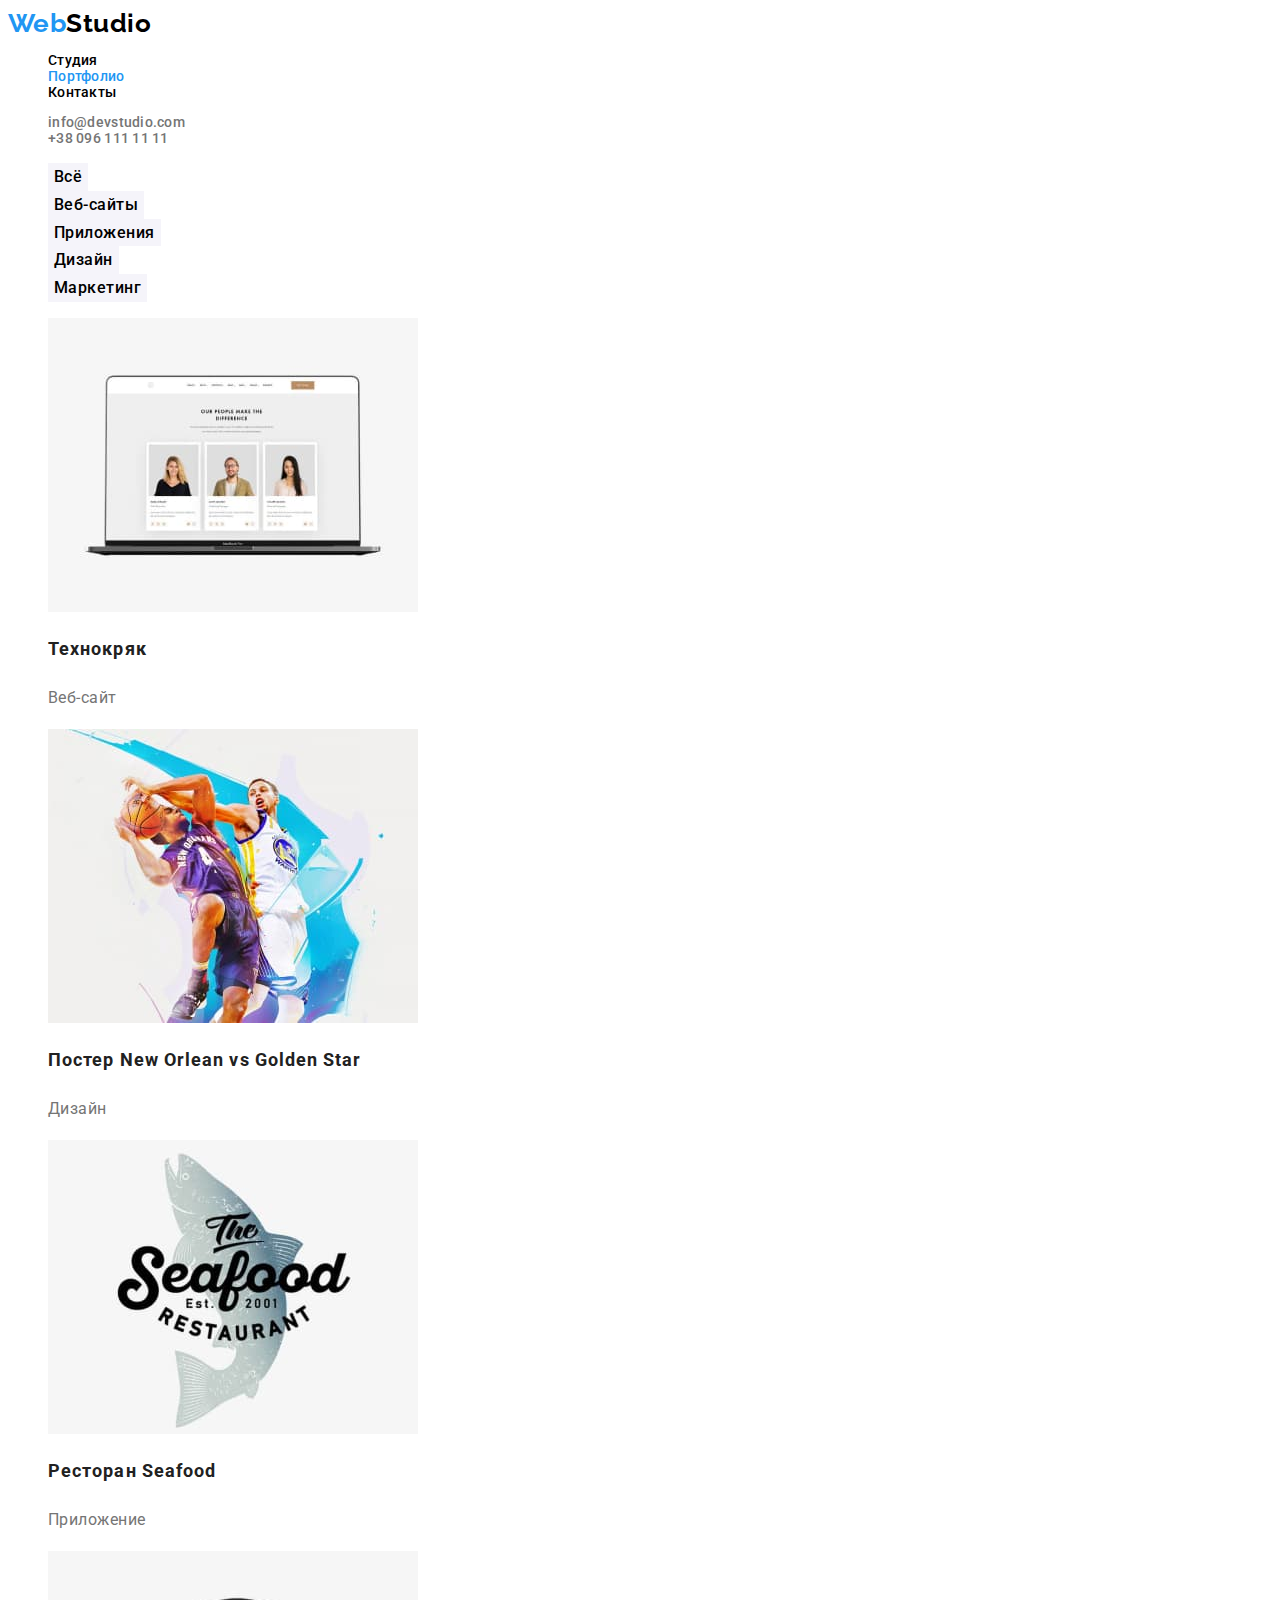
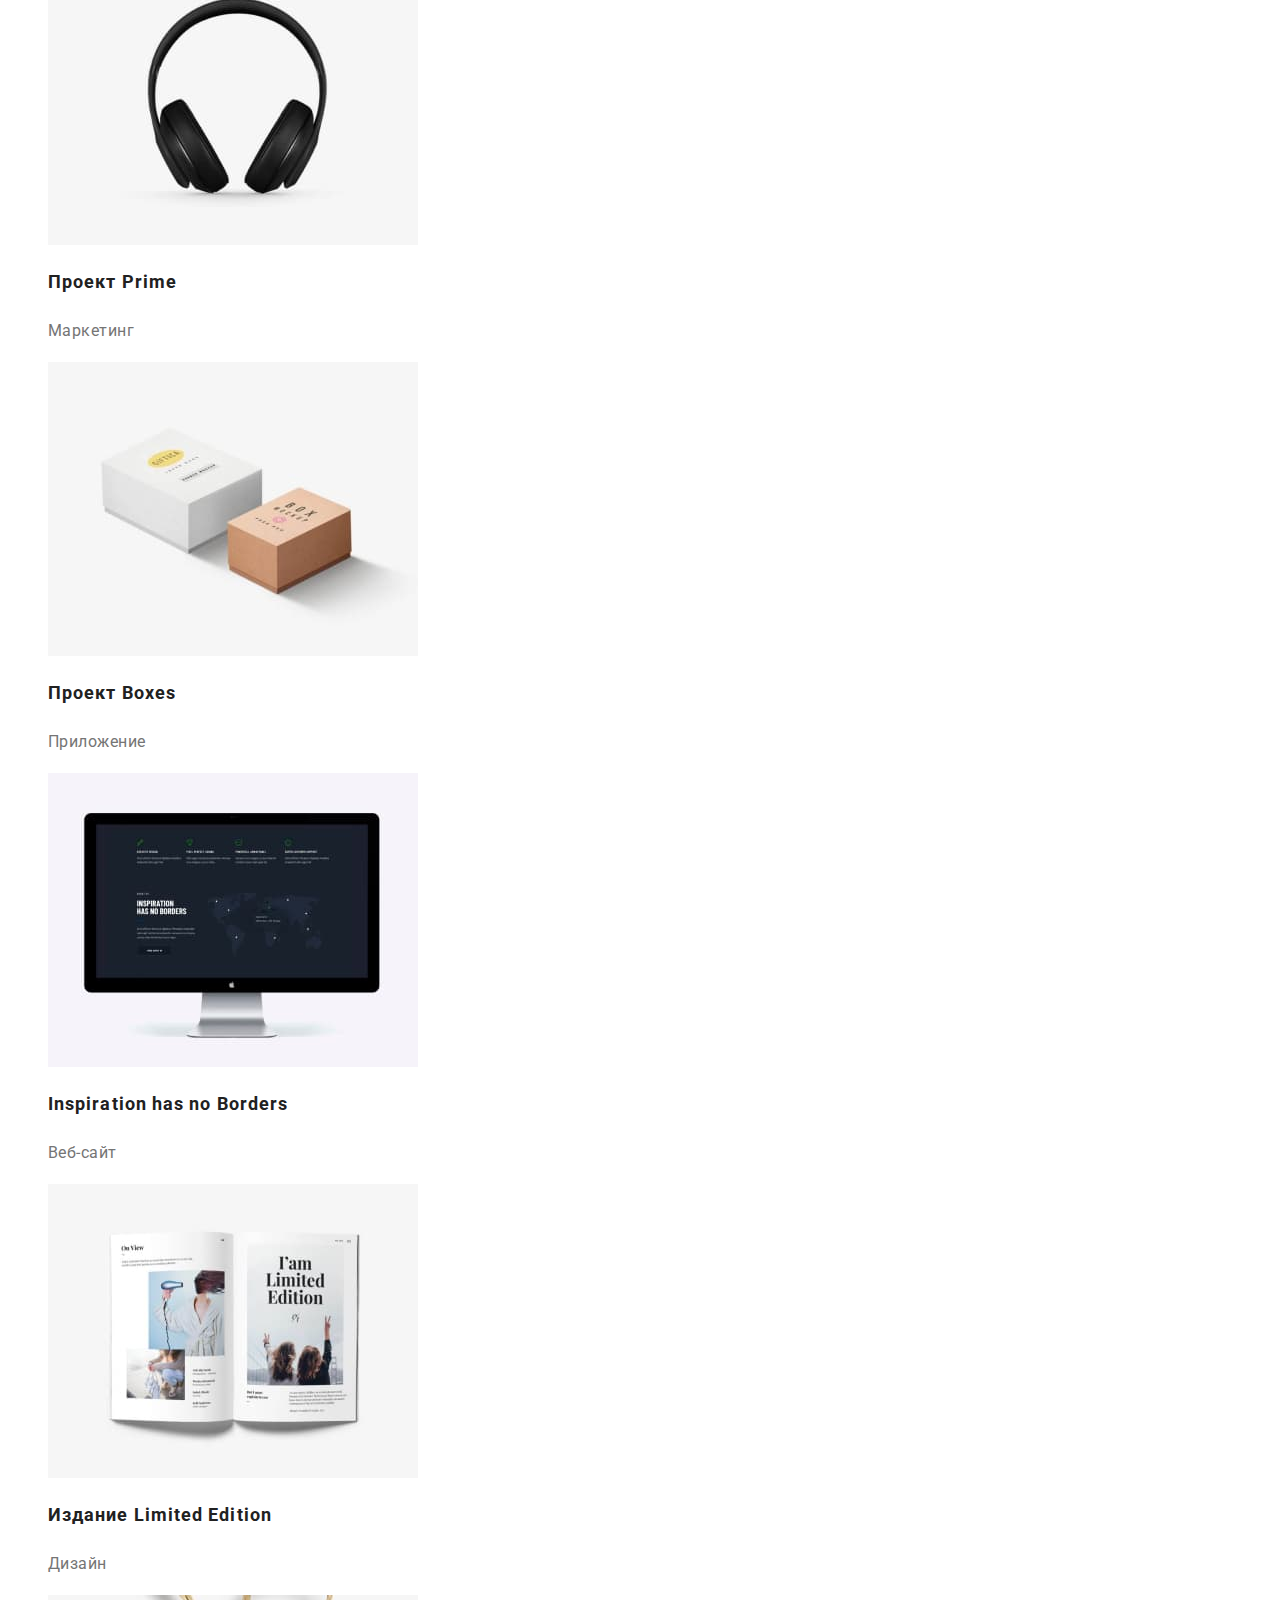
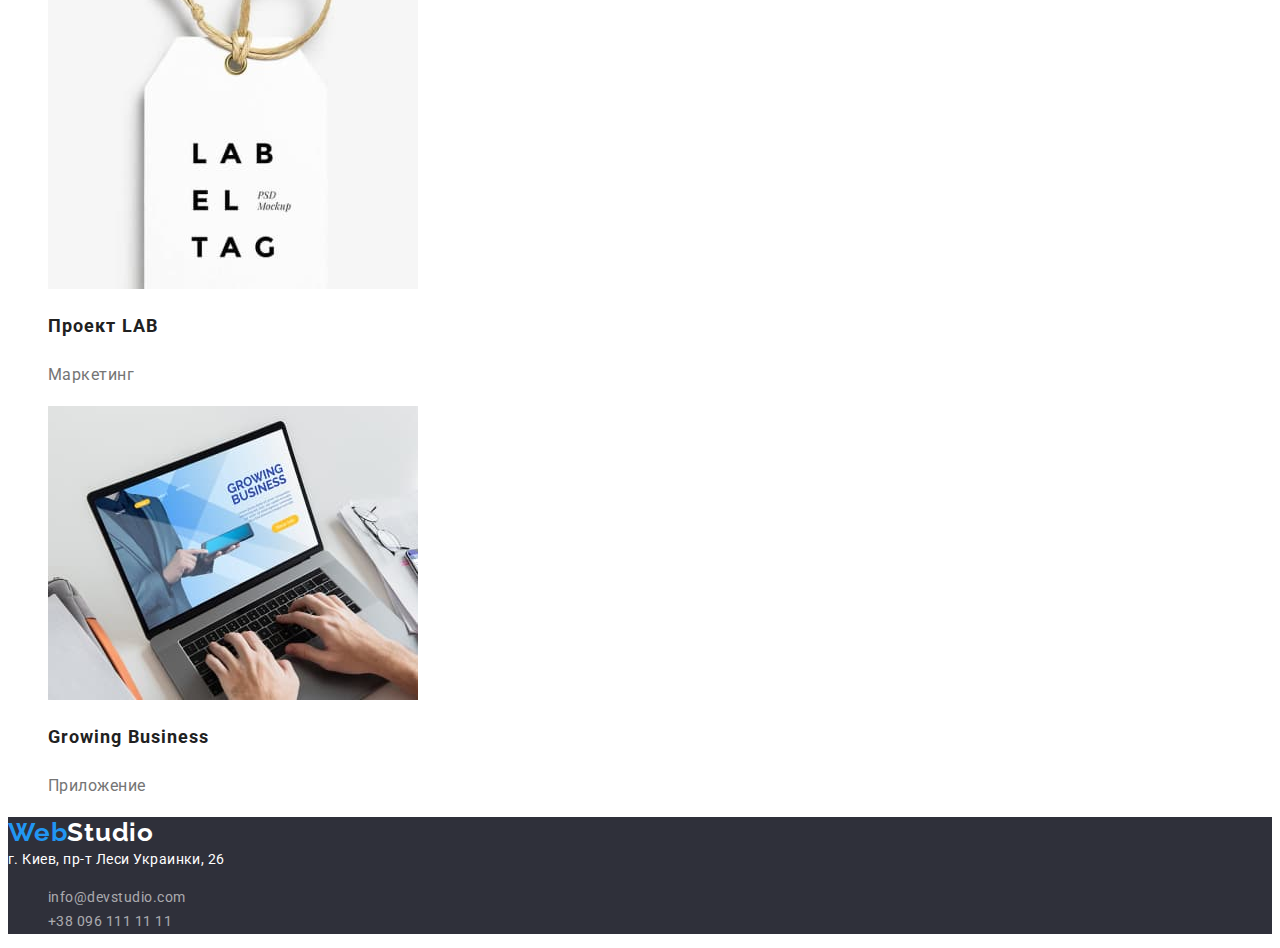
==== portfolio.html @ 4ad2ec6f "add portfolio" ====
<!DOCTYPE html>
<html lang="en">
<head>
    <meta charset="UTF-8">
    <meta http-equiv="X-UA-Compatible" content="IE=edge">
    <meta name="viewport" content="width=device-width, initial-scale=1.0">
    <title>Document</title>
    <link rel="preconnect" href="https://fonts.googleapis.com">
    <link rel="preconnect" href="https://fonts.gstatic.com" crossorigin>
    <link href="https://fonts.googleapis.com/css2?family=Raleway:wght@700&family=Roboto:wght@400;500;700;900&display=swap"
        rel="stylesheet">
    <link rel="stylesheet" href="./css/styles.css" />
    <style>
        li {list-style-type: none;}
    </style>
</head>
<!--Шапка-->
<body>
    <header>
        <nav>
            <a href="./index.html" class="logo"> <span class="Web">Web</span>Studio </a>
            <ul class="list">
                <li> <a href="./index.html">Студия</a></li>
                <li> <a href="./portfolio.html" class="current">Портфолио</a></li>
                <li> <a href="">Контакты</a></li>
            </ul>
        </nav>
        <ul class="contact-list">
            <li> <a href="mailto:info@devstudio.com" class="contacts">info@devstudio.com</a></li>
            <li> <a href="tel:+380961111111" class="contacts">+38 096 111 11 11</a></li>
        </ul>
    </header>

    <!-- Portfolio - Main -->
    <main>
        <section>
            <h1 class="h1-hide">Проекты</h1>
            <ul class="button-list">
                <li><button type="button" class="button-categories">Всё</button></li>
                <li><button type="button" class="button-categories">Веб-сайты</button></li>
                <li><button type="button" class="button-categories">Приложения</button></li>
                <li><button type="button" class="button-categories">Дизайн</button></li>
                <li><button type="button" class="button-categories">Маркетинг</button></li>
            </ul>
            <!-- Портфолио Проэктов -->
            <ul class="list-projects">
                <li> <a href=""><img src="./images/photopack2/img2.jpg" alt="Технокряк" width="370">
                <h2 class="projects-title">Технокряк</h2> 
                <p class="projects-info">Веб-сайт</p></a>
            </li>
            <li> <a href=""><img src="./images/photopack2/img3.jpg" alt="Постер New Orlean vs Golden Star" width="370">
                <h2 class="projects-title">Постер New Orlean vs Golden Star</h2>
                <p class="projects-info">Дизайн</p></a>
            </li>
            <li> <a href=""><img src="./images/photopack2/img4.jpg" alt="лого рыбного ресторана" width="370">
                <h2 class="projects-title">Ресторан Seafood</h2>
                <p class="projects-info">Приложение</p></a>
            </li>
            <li> <a href=""><img src="./images/photopack2/img5.jpg" alt="наушники" width="370">
                <h2 class="projects-title">Проект Prime</h2>
                <p class="projects-info">Маркетинг</p></a>
            </li>
            <li> <a href=""><img src="./images/photopack2/img6.jpg" alt="коробки" width="370">
                <h2 class="projects-title">Проект Boxes</h2>
                <p class="projects-info">Приложение</p></a>
            </li>
            <li> <a href=""><img src="./images/photopack2/img7.jpg" alt="монитор" width="370">
                <h2 class="projects-title">Inspiration has no Borders</h2>
                <p class="projects-info">Веб-сайт</p></a>
            </li>
            <li> <a href=""><img src="./images/photopack2/img8.jpg" alt="журнал" width="370">
                <h2 class="projects-title">Издание Limited Edition</h2>
                <p class="projects-info">Дизайн</p></a>
            </li>
            <li> <a href=""><img src="./images/photopack2/img9.jpg" alt="бирка" width="370">
                <h2 class="projects-title">Проект LAB</h2>
                <p class="projects-info">Маркетинг</p></a>
            </li>
            <li> <a href=""><img src="./images/photopack2/img10.jpg" alt="Ноутбук" width="370">
                <h2 class="projects-title">Growing Business</h2>
                <p class="projects-info">Приложение</p></a>
            </li>
            </ul>
        </section>
</main>

<!-- Футер -->

<footer class="footer">
    <a href="./index.html" class="logo-footer"> <span class="Web">Web</span>Studio </a>
    <address class="address">г. Киев, пр-т Леси Украинки, 26

        <ul class="address-list">
            <li> <a href="mailto:info@devstudio.com" class="link">info@devstudio.com</a></li>
            <li> <a href="tel:+380961111111" class="link">+38 096 111 11 11</a></li>
        </ul>
    </address>

</footer>

</body>

</html>
---- css/styles.css ----
:root { 
    --colorPrimary: #212121;
    --colorSecondary: #2196F3;
    --colorTertiary: #757575;
    --colorLogoPrimary: #000000;
    --colorHero: #ffffff;
    --ColorFooterLink: rgba(255, 255, 255, 0.6);

    --bgColorPrimary: #FFFFFF;
    --bgColorSecondary:#2F303A;
    --bgcolorTertiary: #E5E5E5;
    --bgcolorquaternary: #F5F4FA;

    --btncolorPrimary:#FFFFFF;
    --btnbgColor:#2196F3;
    --btnbgColorHov: #188CE8;
}

body {
    font-family:'Roboto', sans-serif;
    color:var(--colorPrimary);
    background-color:var(--bgColorPrimary);
    letter-spacing: 0.03em;
}

.logo {
    color:var(--colorLogoPrimary);
    text-decoration: none;
    font-family: 'Raleway';
    font-style: normal;
    font-weight: 700;
    font-size: 26px;
    line-height: 1.19;
}
.Web { color: var(--colorSecondary);
}
 /* Шапка */

 .list, 
 .contact-list {font-weight: 500;
    font-size: 14px;
    line-height: 1.14;
    letter-spacing: 0.02em;}

    .list a{color: var(--colorLogoPrimary);
        text-decoration: none;
    }
        .list a:hover,
        .list a:focus {
            color: var(--colorSecondary);
        }
    
        .list .current{
            color: var(--colorSecondary);
        }
/* Контактные адреса */
.contacts {color: var(--colorTertiary);
    text-decoration: none;
}

.contacts:hover,
.contacts:focus {color:var(--colorSecondary) 
} 

/* Контент */

.first{background-color: var(--bgColorSecondary)
}
.h1-first{color: var(--colorHero);
    font-weight: 900;
    font-size: 44px;
    line-height: 1.36;
    text-align: center;
    letter-spacing: 0.06em;
    text-transform: uppercase;
}

.button-first  {color: var(--btncolorPrimary);
    background-color: var(--btnbgColor);
    border: none;
        font-weight: 700;
        font-size: 16px;
        line-height: 1.87;
        text-align: center;
        letter-spacing: 0.06em;
        cursor: pointer;
}

.button-first:hover,
.button-first:focus {background-color:var(--btnbgColorHov)}


/* < !-- Особенности --> */
.h2-hide {
    display: none;
}

.feature-list .text {
    color: var(--colorTertiary);
    font-size: 14px;
    line-height: 1.71;
}
/* < !--Чем занимаемся--> */
.title {
    font-weight: 700;
    font-size: 14px;
    line-height: 1.14;
    text-transform: uppercase;
}

.section-title {font-weight: 700;
    font-size: 36px;
    line-height: 1.17;
    text-align: center;
 }

 /* < !--Команда--> */

 .our-team{
     background-color: var(--bgcolorquaternary);
 }
 .team-list .job-title{color: var(--colorTertiary);
        font-size: 16px;
        line-height: 1.19;
        text-align: center;
 }
 .team-list li {
     background-color: var(--bgColorPrimary);
 }

 .name{ 
     font-weight: 500;
    font-size: 16px;
    line-height: 1.19;
    text-align: center;
}

/* Footer */

.footer{color: var(--colorHero);
    background-color: var(--bgColorSecondary);
   }
   .logo-footer{
    color: var(--colorHero);
    text-decoration: none;
    font-family: 'Raleway';
    font-weight: 700;
    font-size: 26px;
    line-height: 1.19;
   letter-spacing: 0.03em;
   }

   .footer .link{ color: var(--ColorFooterLink);
   text-decoration: none;
}

.footer .link:hover,
.footer .link:focus {
    color: var(--colorSecondary);
    text-decoration: none;}

.address {
    font-style: normal;
    font-size: 14px;
    line-height: 1.71;
}

    



/* Портфолио */

.h1-hide {display: none;}

.button-categories{background-color: var(--bgcolorquaternary);
    border: none;
    font-weight: 500;
    font-size: 16px;
    line-height: 1.62;
    text-align: center;
    letter-spacing: 0.03em;
    cursor: pointer;
}

.button-categories:hover,
.button-categories:focus {
    color:var(--colorHero);
    background-color: var(--btnbgColor);
    }

    /* < !-- Портфолио Проэктов --> */
    .button-categories{font-family: inherit;}
    
    .projects-title{color: var(--colorPrimary);
        font-weight: 700;
        font-size: 18px;
        line-height: 2;
        letter-spacing: 0.06em;
    }

    .projects-info{ color: var(--colorTertiary);
        font-weight: 400;
        font-size: 16px;
        line-height: 1.88;
        letter-spacing: 0.03em;
    }

        .list-projects a {
            text-decoration: none;
        }
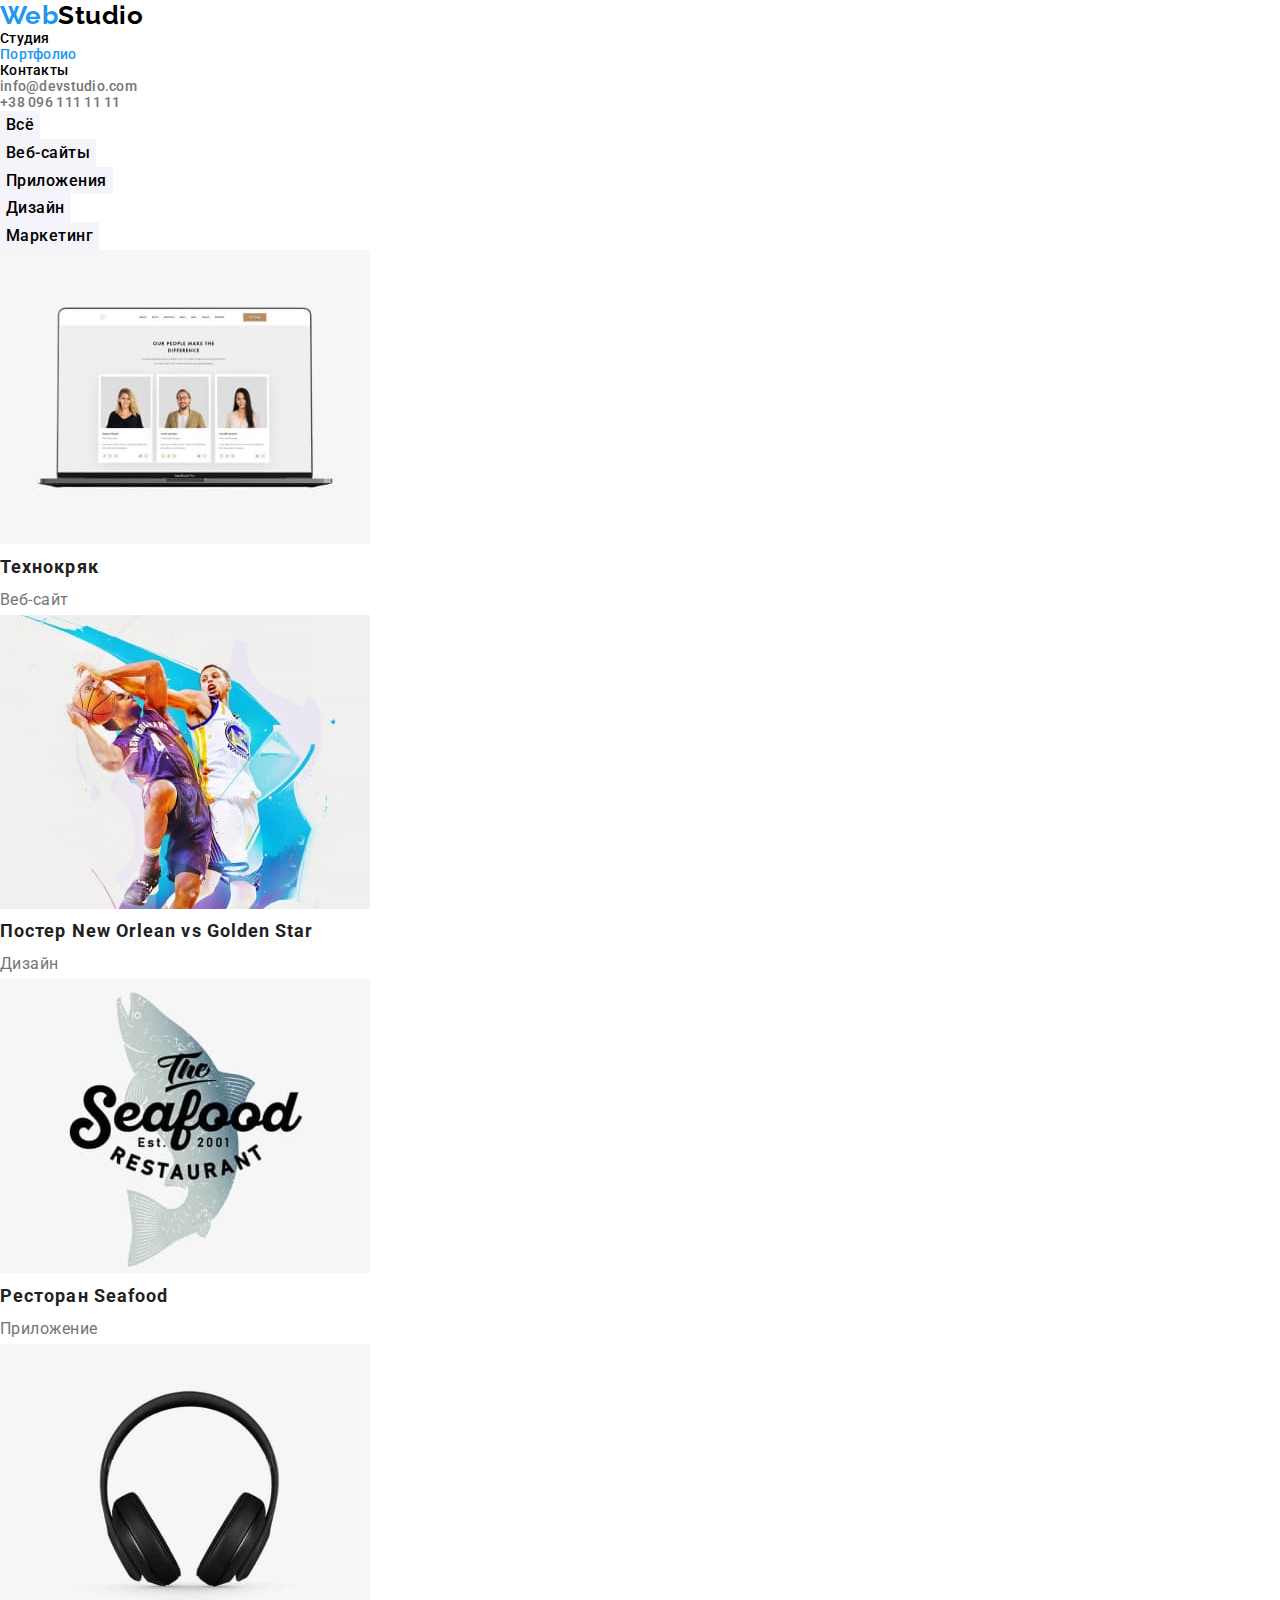
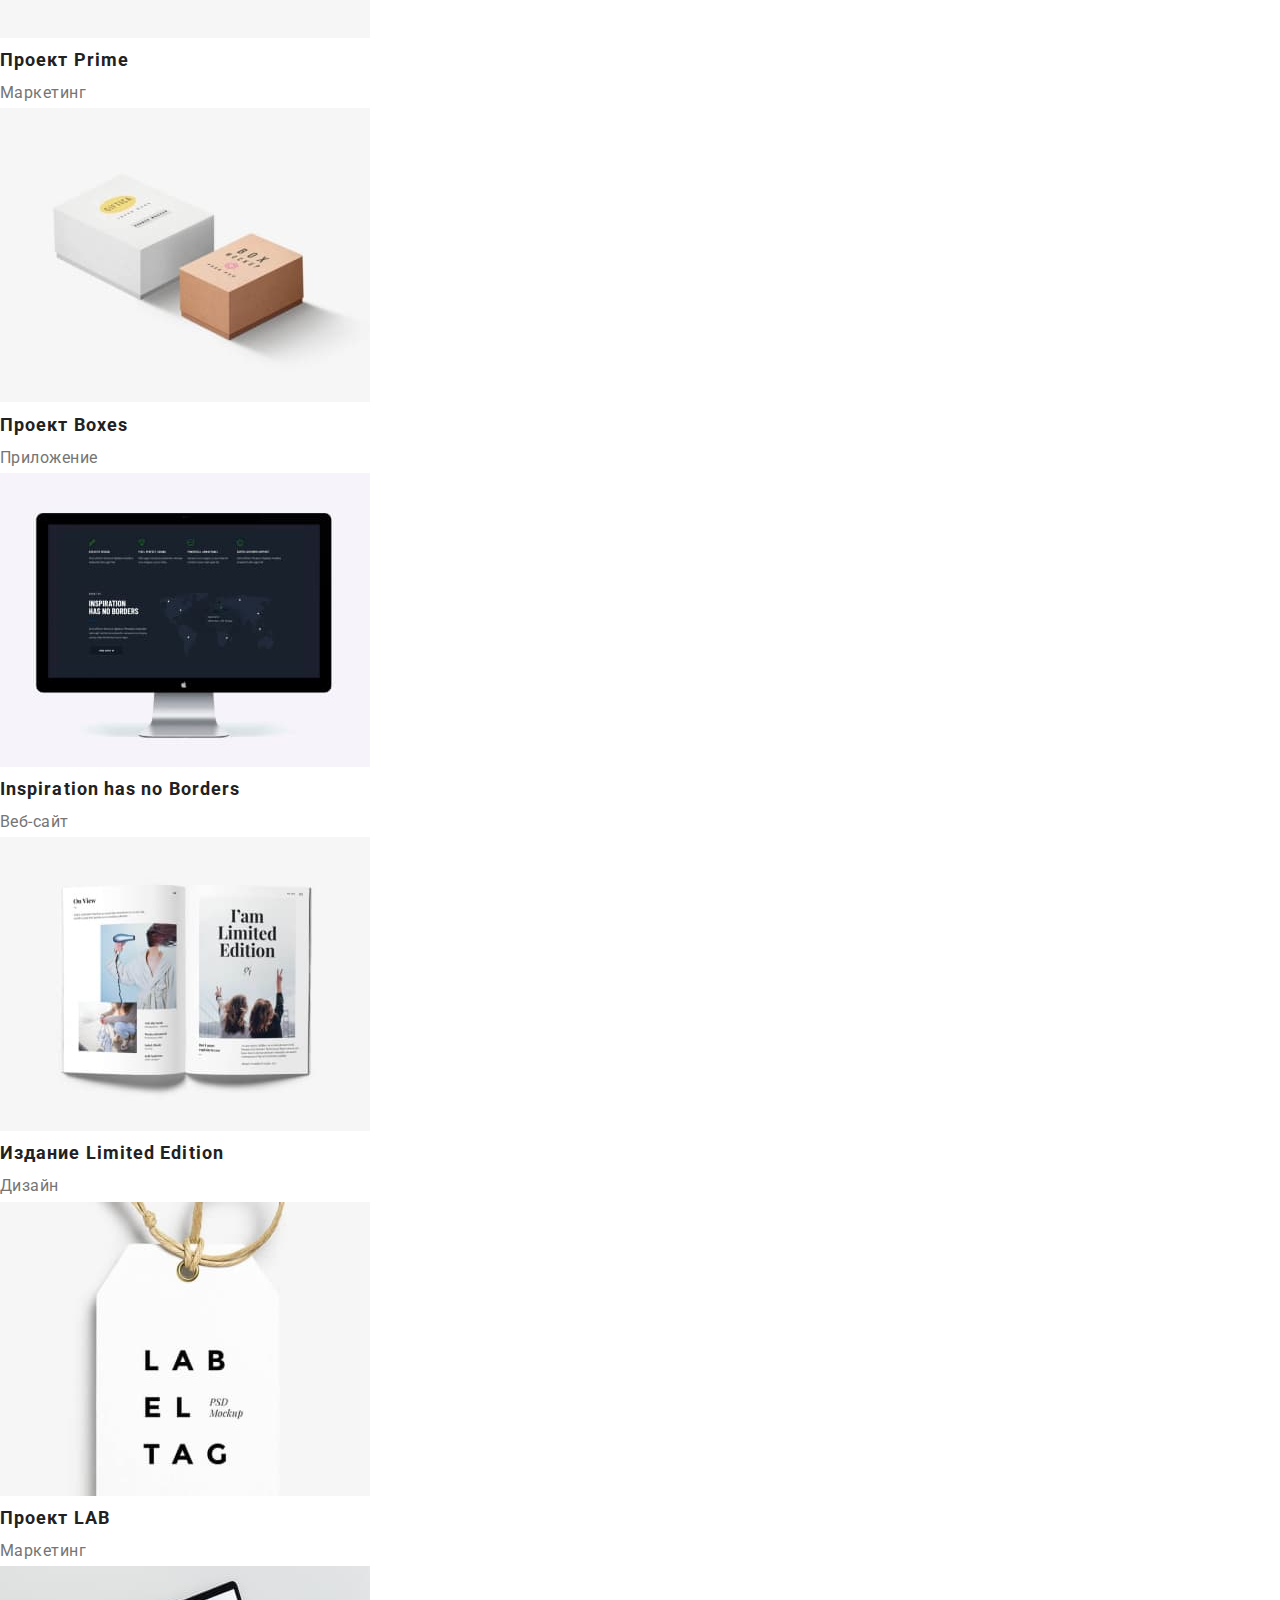
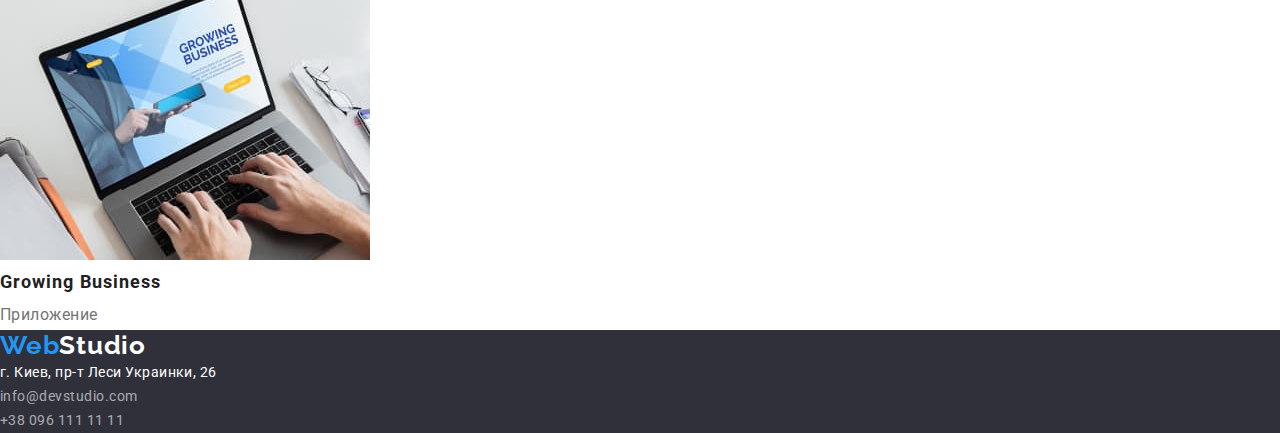
==== commit 74bd3eb5: "Начал оформление дз3" ====
--- a/portfolio.html
+++ b/portfolio.html
@@ -9,6 +9,7 @@
     <link rel="preconnect" href="https://fonts.gstatic.com" crossorigin>
     <link href="https://fonts.googleapis.com/css2?family=Raleway:wght@700&family=Roboto:wght@400;500;700;900&display=swap"
         rel="stylesheet">
+    <link rel="stylesheet" href="https://cdnjs.cloudflare.com/ajax/libs/modern-normalize/1.1.0/modern-normalize.min.css"/>
     <link rel="stylesheet" href="./css/styles.css" />
     <style>
         li {list-style-type: none;}
--- a/css/styles.css
+++ b/css/styles.css
@@ -23,6 +23,21 @@
     letter-spacing: 0.03em;
 }
 
+h1,
+h2,
+h3,
+p,
+ul {
+    margin: 0;
+    padding: 0;
+}
+
+.container{ width: 1200px;
+    margin-left: auto;
+    margin-right: auto;
+    padding-left: 15px;
+    padding-right: 15px;}
+
 .logo {
     color:var(--colorLogoPrimary);
     text-decoration: none;
@@ -35,6 +50,11 @@
 .Web { color: var(--colorSecondary);
 }
  /* Шапка */
+
+ .header {
+     border-bottom: 1px solid #ececec;}
+
+
 
  .list, 
  .contact-list {font-weight: 500;
@@ -73,18 +93,24 @@
     text-align: center;
     letter-spacing: 0.06em;
     text-transform: uppercase;
+    margin-bottom: 30px;
 }
 
 .button-first  {color: var(--btncolorPrimary);
     background-color: var(--btnbgColor);
     border: none;
-        font-weight: 700;
-        font-size: 16px;
-        line-height: 1.87;
-        text-align: center;
-        letter-spacing: 0.06em;
-        cursor: pointer;
-}
+    font-weight: 700;
+    font-size: 16px;
+    line-height: 1.87;
+    display: flex;
+    align-items: center;
+    text-align: center;
+    letter-spacing: 0.06em;
+    cursor: pointer;
+    }
+        
+
+        
 
 .button-first:hover,
 .button-first:focus {background-color:var(--btnbgColorHov)}
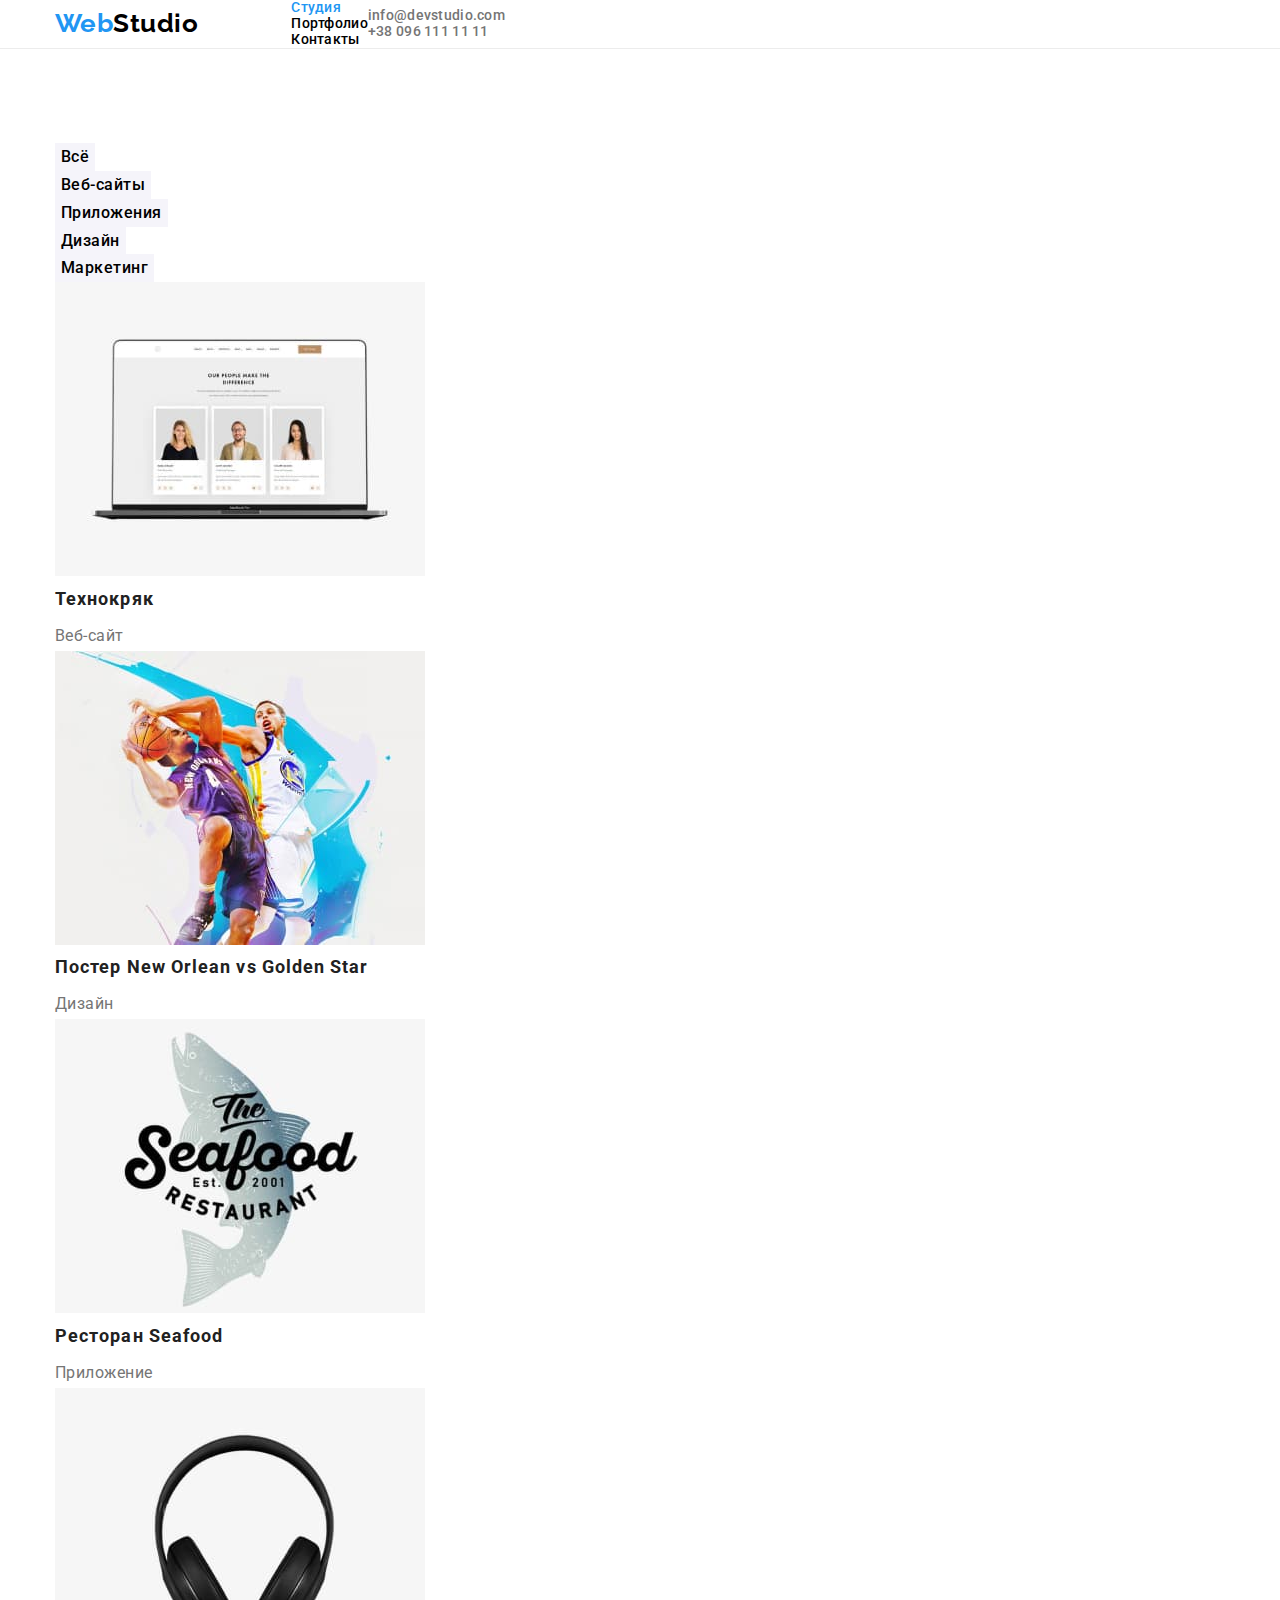
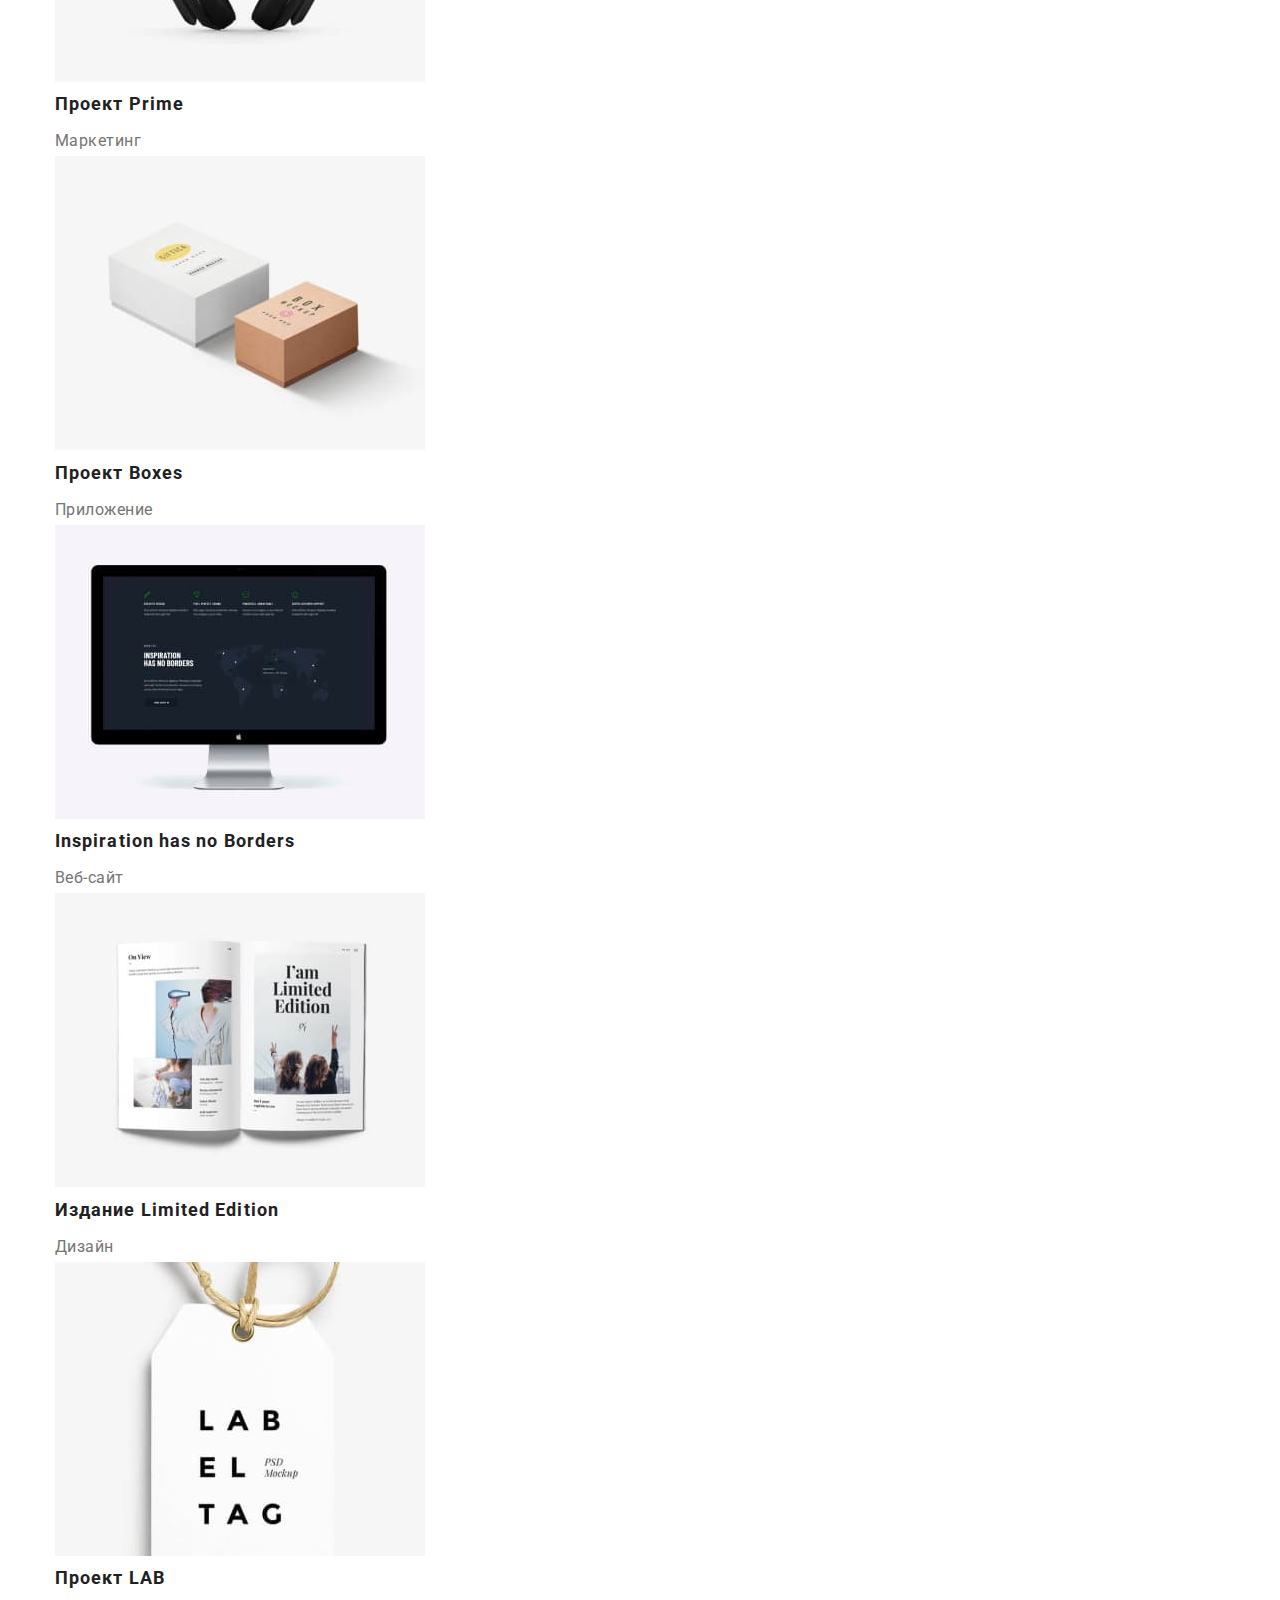
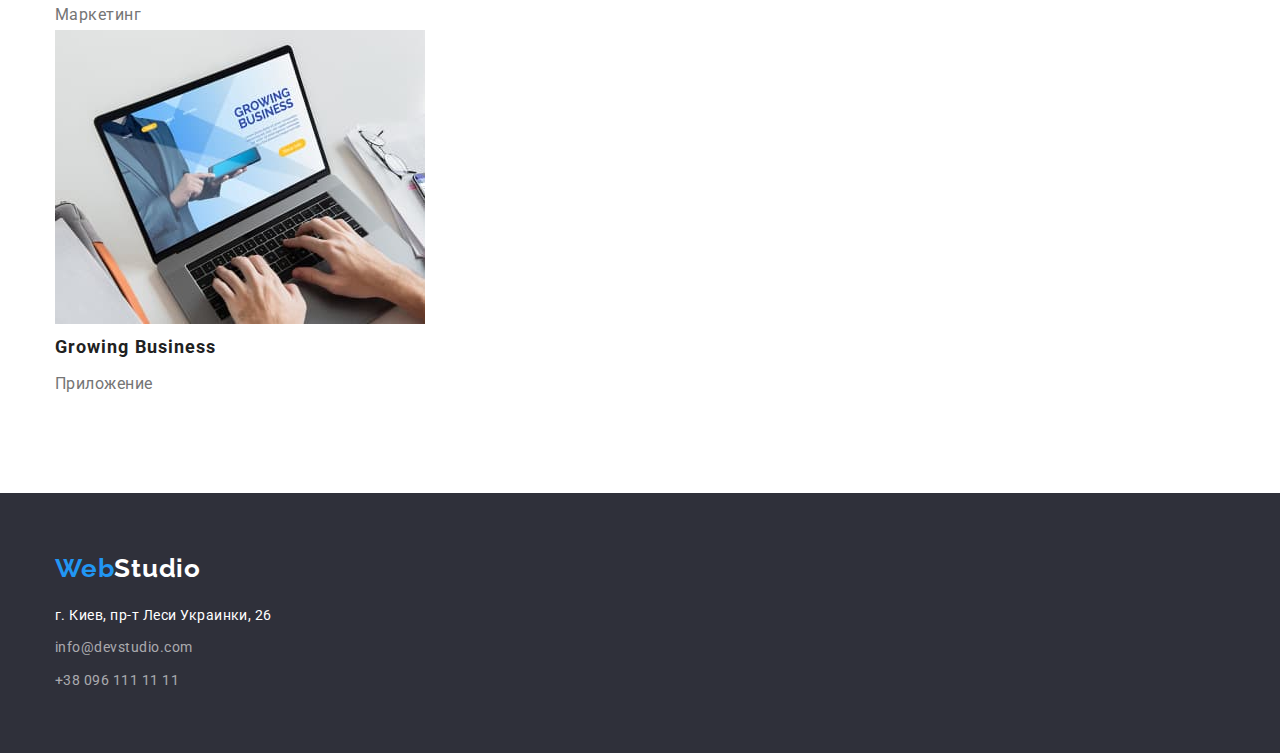
==== commit 72f6e8e2: "add blocks" ====
--- a/portfolio.html
+++ b/portfolio.html
@@ -17,24 +17,27 @@
 </head>
 <!--Шапка-->
 <body>
-    <header>
-        <nav>
+    <header class="header">
+        <div class="container div-header">
             <a href="./index.html" class="logo"> <span class="Web">Web</span>Studio </a>
-            <ul class="list">
-                <li> <a href="./index.html">Студия</a></li>
-                <li> <a href="./portfolio.html" class="current">Портфолио</a></li>
-                <li> <a href="">Контакты</a></li>
+            <nav class="header-nav">
+                <ul class="list">
+                    <li> <a href="./index.html" class="current">Студия</a></li>
+                    <li> <a href="./portfolio.html">Портфолио</a></li>
+                    <li> <a href="">Контакты</a></li>
+                </ul>
+            </nav>
+            <ul class="contact-list">
+                <li> <a href="mailto:info@devstudio.com" class="contacts">info@devstudio.com</a></li>
+                <li> <a href="tel:+380961111111" class="contacts">+38 096 111 11 11</a></li>
             </ul>
-        </nav>
-        <ul class="contact-list">
-            <li> <a href="mailto:info@devstudio.com" class="contacts">info@devstudio.com</a></li>
-            <li> <a href="tel:+380961111111" class="contacts">+38 096 111 11 11</a></li>
-        </ul>
+        </div>
     </header>
 
     <!-- Portfolio - Main -->
     <main>
-        <section>
+        <section class="section">
+            <div class="container">
             <h1 class="h1-hide">Проекты</h1>
             <ul class="button-list">
                 <li><button type="button" class="button-categories">Всё</button></li>
@@ -82,20 +85,24 @@
                 <p class="projects-info">Приложение</p></a>
             </li>
             </ul>
+            </div>
         </section>
 </main>
 
 <!-- Футер -->
 
 <footer class="footer">
-    <a href="./index.html" class="logo-footer"> <span class="Web">Web</span>Studio </a>
-    <address class="address">г. Киев, пр-т Леси Украинки, 26
+    <div class="container">
+        <a href="./index.html" class="logo-footer"> <span class="Web">Web</span>Studio </a>
+        <address class="address">
+            <p>г. Киев, пр-т Леси Украинки, 26</p>
 
-        <ul class="address-list">
-            <li> <a href="mailto:info@devstudio.com" class="link">info@devstudio.com</a></li>
-            <li> <a href="tel:+380961111111" class="link">+38 096 111 11 11</a></li>
-        </ul>
-    </address>
+            <ul class="ul-list">
+                <li> <a href="mailto:info@devstudio.com" class="link">info@devstudio.com</a></li>
+                <li> <a href="tel:+380961111111" class="link">+38 096 111 11 11</a></li>
+            </ul>
+        </address>
+    </div>
 
 </footer>
 
--- a/css/styles.css
+++ b/css/styles.css
@@ -38,6 +38,10 @@
     padding-left: 15px;
     padding-right: 15px;}
 
+.section {
+    padding-top: 94px;
+    padding-bottom: 94px;}
+
 .logo {
     color:var(--colorLogoPrimary);
     text-decoration: none;
@@ -50,30 +54,36 @@
 .Web { color: var(--colorSecondary);
 }
  /* Шапка */
+.header-nav {
+    margin-left: 93px;}
+
+.div-header {
+    display: flex;
+    align-items: center;}
 
  .header {
      border-bottom: 1px solid #ececec;}
 
-
-
  .list, 
  .contact-list {font-weight: 500;
     font-size: 14px;
     line-height: 1.14;
     letter-spacing: 0.02em;}
 
-    .list a{color: var(--colorLogoPrimary);
+.list a {color: var(--colorLogoPrimary);
         text-decoration: none;
     }
-        .list a:hover,
-        .list a:focus {
+        
+.list a:hover,
+.list a:focus {
             color: var(--colorSecondary);
         }
     
-        .list .current{
+.list .current{
             color: var(--colorSecondary);
         }
-/* Контактные адреса */
+
+        /* Контактные адреса */
 .contacts {color: var(--colorTertiary);
     text-decoration: none;
 }
@@ -84,9 +94,14 @@
 
 /* Контент */
 
-.first{background-color: var(--bgColorSecondary)
-}
-.h1-first{color: var(--colorHero);
+.first {background-color: var(--bgColorSecondary);
+    padding-top: 200px;
+    text-align: center;
+    max-width: 1600px;
+    margin: auto auto;
+
+}
+.h1-first {color: var(--colorHero);
     font-weight: 900;
     font-size: 44px;
     line-height: 1.36;
@@ -94,6 +109,8 @@
     letter-spacing: 0.06em;
     text-transform: uppercase;
     margin-bottom: 30px;
+    max-width: 696px;
+    margin: auto;
 }
 
 .button-first  {color: var(--btncolorPrimary);
@@ -102,14 +119,11 @@
     font-weight: 700;
     font-size: 16px;
     line-height: 1.87;
-    display: flex;
-    align-items: center;
     text-align: center;
     letter-spacing: 0.06em;
     cursor: pointer;
-    }
-        
-
+    margin-bottom: 210px;
+    }
         
 
 .button-first:hover,
@@ -118,32 +132,57 @@
 
 /* < !-- Особенности --> */
 .h2-hide {
-    display: none;
+    position: absolute;
+    width: 1px;
+    height: 1px;
+    margin: -1px;
+    border: 0;
+    padding: 0;
+
+    white-space: nowrap;
+    clip-path: inset(100%);
+    clip: rect(0 0 0 0);
+    overflow: hidden;
 }
 
 .feature-list .text {
     color: var(--colorTertiary);
     font-size: 14px;
     line-height: 1.71;
-}
-/* < !--Чем занимаемся--> */
+    text-align: left;
+}
+.feature-list{display: flex; justify-content: space-evenly;}
+
 .title {
     font-weight: 700;
     font-size: 14px;
     line-height: 1.14;
     text-transform: uppercase;
+    margin-bottom: 10px;}
+
+/* < !--Чем занимаемся--> */
+
+.work {
+    padding-top: 0px;
 }
 
 .section-title {font-weight: 700;
     font-size: 36px;
     line-height: 1.17;
     text-align: center;
- }
-
- /* < !--Команда--> */
+    margin-bottom: 50px;
+}
+
+.work-list img{display: block;}
+
+
+                 /* < !--Команда--> */
 
  .our-team{
      background-color: var(--bgcolorquaternary);
+     padding-top: 0px;
+
+
  }
  .team-list .job-title{color: var(--colorTertiary);
         font-size: 16px;
@@ -159,12 +198,14 @@
     font-size: 16px;
     line-height: 1.19;
     text-align: center;
+    margin-bottom: 10px;
 }
 
 /* Footer */
 
 .footer{color: var(--colorHero);
     background-color: var(--bgColorSecondary);
+    padding: 60px 0px;
    }
    .logo-footer{
     color: var(--colorHero);
@@ -173,7 +214,9 @@
     font-weight: 700;
     font-size: 26px;
     line-height: 1.19;
-   letter-spacing: 0.03em;
+    letter-spacing: 0.03em;
+    margin-bottom: 20px;
+    display: block;
    }
 
    .footer .link{ color: var(--ColorFooterLink);
@@ -190,6 +233,11 @@
     font-size: 14px;
     line-height: 1.71;
 }
+
+.address >p {margin-bottom:9px}
+
+.ul-list>li:not(:last-child) {
+    margin-bottom: 9px;}
 
     
 
@@ -223,6 +271,7 @@
         font-size: 18px;
         line-height: 2;
         letter-spacing: 0.06em;
+        margin-bottom: 4px;
     }
 
     .projects-info{ color: var(--colorTertiary);
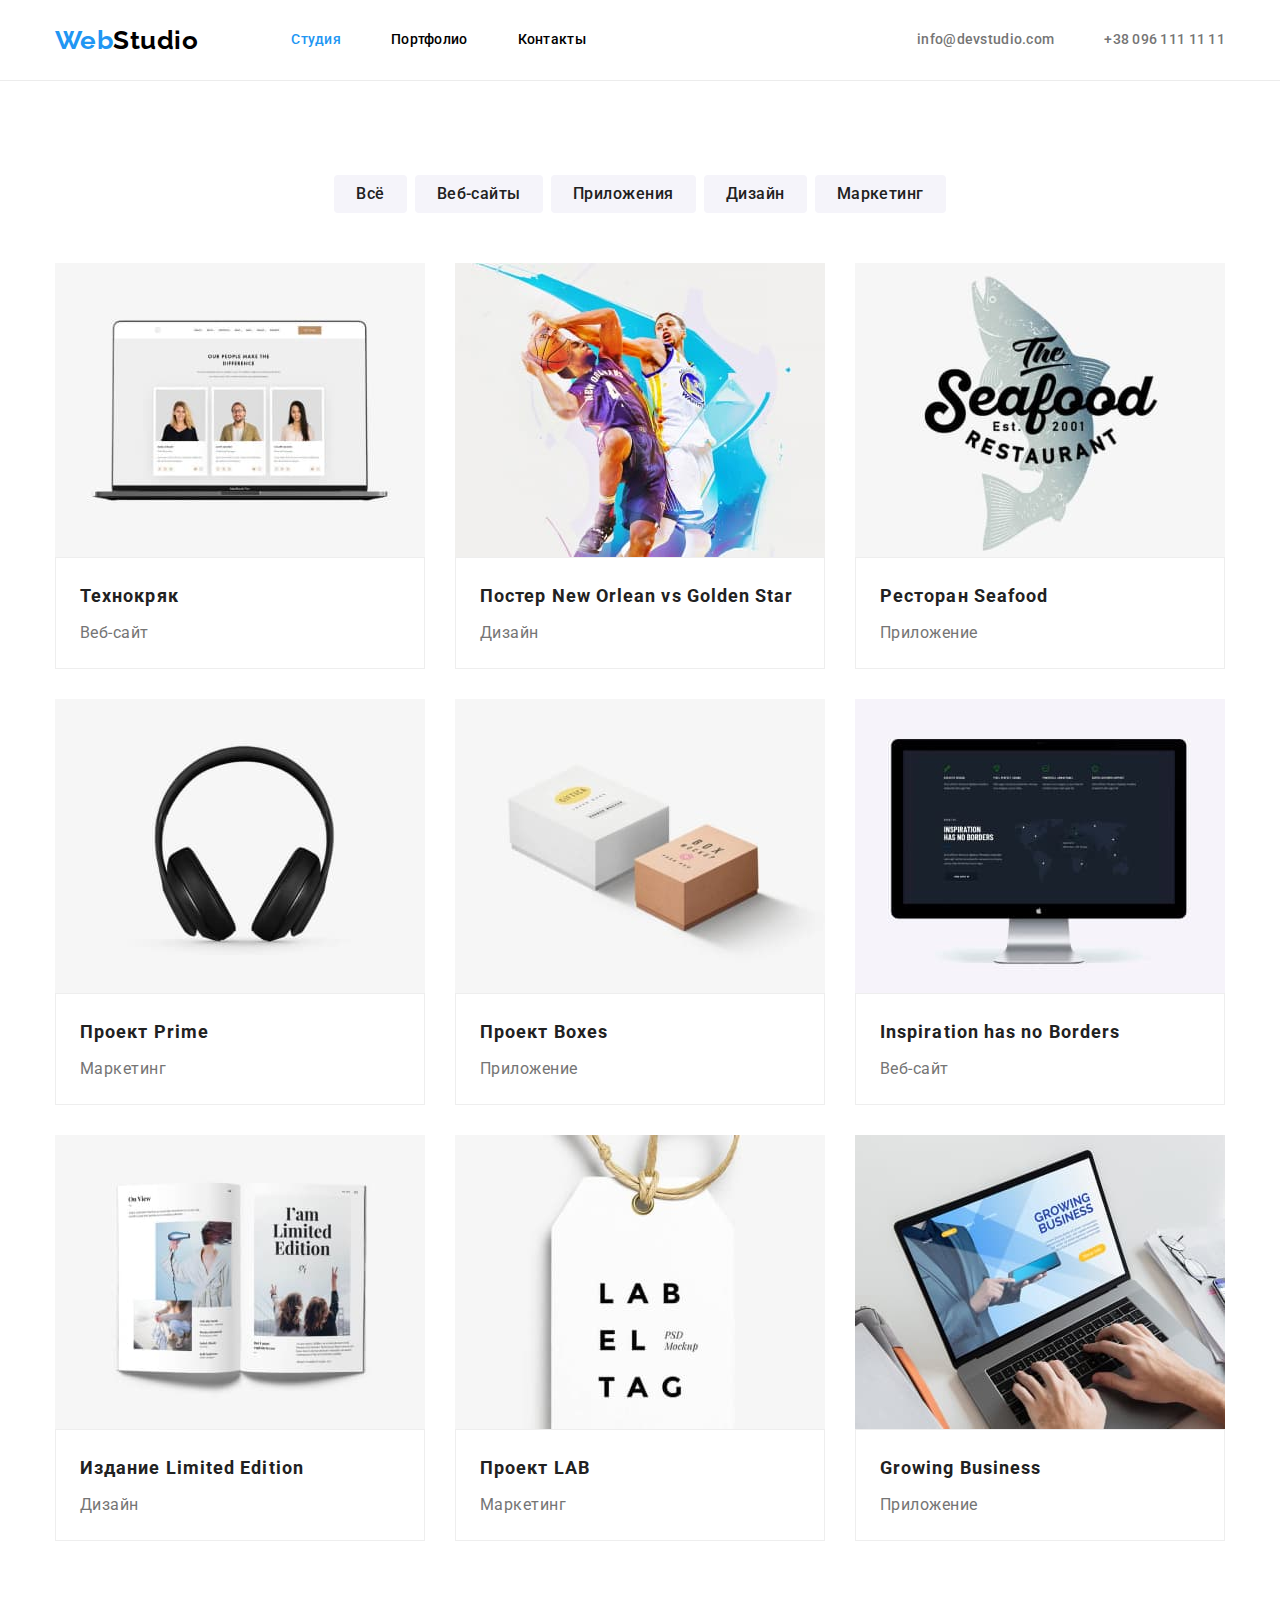
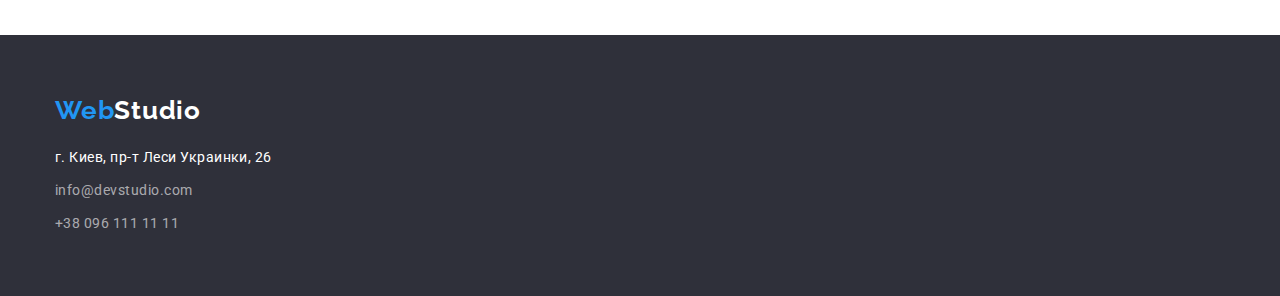
==== commit 77cfe058: "сделал Боковую модель + флэксбокс" ====
--- a/portfolio.html
+++ b/portfolio.html
@@ -17,14 +17,14 @@
 </head>
 <!--Шапка-->
 <body>
-    <header class="header">
+   <header class="header">
         <div class="container div-header">
             <a href="./index.html" class="logo"> <span class="Web">Web</span>Studio </a>
             <nav class="header-nav">
                 <ul class="list">
-                    <li> <a href="./index.html" class="current">Студия</a></li>
-                    <li> <a href="./portfolio.html">Портфолио</a></li>
-                    <li> <a href="">Контакты</a></li>
+                    <li class="list-li"> <a href="./index.html" class="current">Студия</a></li>
+                    <li class="list-li"> <a href="./portfolio.html">Портфолио</a></li>
+                    <li class="list-li"> <a href="">Контакты</a></li>
                 </ul>
             </nav>
             <ul class="contact-list">
@@ -40,49 +40,74 @@
             <div class="container">
             <h1 class="h1-hide">Проекты</h1>
             <ul class="button-list">
-                <li><button type="button" class="button-categories">Всё</button></li>
-                <li><button type="button" class="button-categories">Веб-сайты</button></li>
-                <li><button type="button" class="button-categories">Приложения</button></li>
-                <li><button type="button" class="button-categories">Дизайн</button></li>
-                <li><button type="button" class="button-categories">Маркетинг</button></li>
+                <li class="lists-li"><button type="button" class="button-categories">Всё</button></li>
+                <li class="lists-li"><button type="button" class="button-categories">Веб-сайты</button></li>
+                <li class="lists-li"><button type="button" class="button-categories">Приложения</button></li>
+                <li class="lists-li"><button type="button" class="button-categories">Дизайн</button></li>
+                <li class="lists-li"><button type="button" class="button-categories">Маркетинг</button></li>
             </ul>
             <!-- Портфолио Проэктов -->
             <ul class="list-projects">
                 <li> <a href=""><img src="./images/photopack2/img2.jpg" alt="Технокряк" width="370">
+               <div class="text-picture">    
                 <h2 class="projects-title">Технокряк</h2> 
-                <p class="projects-info">Веб-сайт</p></a>
+                <p class="projects-info">Веб-сайт</p>
+            </div>
+            </a>
             </li>
             <li> <a href=""><img src="./images/photopack2/img3.jpg" alt="Постер New Orlean vs Golden Star" width="370">
+                <div class="text-picture">
                 <h2 class="projects-title">Постер New Orlean vs Golden Star</h2>
-                <p class="projects-info">Дизайн</p></a>
+                <p class="projects-info">Дизайн</p>
+            </div>
+            </a>
             </li>
             <li> <a href=""><img src="./images/photopack2/img4.jpg" alt="лого рыбного ресторана" width="370">
+                <div class="text-picture">
                 <h2 class="projects-title">Ресторан Seafood</h2>
-                <p class="projects-info">Приложение</p></a>
+                <p class="projects-info">Приложение</p>
+            </div>
+            </a>
             </li>
             <li> <a href=""><img src="./images/photopack2/img5.jpg" alt="наушники" width="370">
+                <div class="text-picture">
                 <h2 class="projects-title">Проект Prime</h2>
-                <p class="projects-info">Маркетинг</p></a>
+                <p class="projects-info">Маркетинг</p> 
+            </div>
+            </a>
             </li>
             <li> <a href=""><img src="./images/photopack2/img6.jpg" alt="коробки" width="370">
+                <div class="text-picture">
                 <h2 class="projects-title">Проект Boxes</h2>
-                <p class="projects-info">Приложение</p></a>
+                <p class="projects-info">Приложение</p> </div>
+            </a>
             </li>
             <li> <a href=""><img src="./images/photopack2/img7.jpg" alt="монитор" width="370">
+                <div class="text-picture">
                 <h2 class="projects-title">Inspiration has no Borders</h2>
-                <p class="projects-info">Веб-сайт</p></a>
+                <p class="projects-info">Веб-сайт</p>
+            </div>
+            </a>
             </li>
             <li> <a href=""><img src="./images/photopack2/img8.jpg" alt="журнал" width="370">
+                <div class="text-picture">
                 <h2 class="projects-title">Издание Limited Edition</h2>
-                <p class="projects-info">Дизайн</p></a>
+                <p class="projects-info">Дизайн</p>
+            </div>
+            </a>
             </li>
             <li> <a href=""><img src="./images/photopack2/img9.jpg" alt="бирка" width="370">
+                <div class="text-picture">
                 <h2 class="projects-title">Проект LAB</h2>
-                <p class="projects-info">Маркетинг</p></a>
+                <p class="projects-info">Маркетинг</p>
+            </div>
+            </a>
             </li>
             <li> <a href=""><img src="./images/photopack2/img10.jpg" alt="Ноутбук" width="370">
+                <div class="text-picture">
                 <h2 class="projects-title">Growing Business</h2>
-                <p class="projects-info">Приложение</p></a>
+                <p class="projects-info">Приложение</p></div>
+            </a>
             </li>
             </ul>
             </div>
@@ -103,9 +128,6 @@
             </ul>
         </address>
     </div>
-
 </footer>
-
 </body>
-
 </html>--- a/css/styles.css
+++ b/css/styles.css
@@ -68,10 +68,19 @@
  .contact-list {font-weight: 500;
     font-size: 14px;
     line-height: 1.14;
-    letter-spacing: 0.02em;}
+    letter-spacing: 0.02em;
+ }
+
+.list {
+    display: flex;}
+
+.list-li:not(:last-child) {margin-right: 50px;}
+
 
 .list a {color: var(--colorLogoPrimary);
         text-decoration: none;
+        display: block;
+        padding: 32px 0;
     }
         
 .list a:hover,
@@ -84,9 +93,17 @@
         }
 
         /* Контактные адреса */
+
+.contact-list{
+     display: flex;
+     margin-left: auto;
+}
+
+
 .contacts {color: var(--colorTertiary);
     text-decoration: none;
 }
+.contact-list>li:not(:first-child) {margin-left: 50px;}
 
 .contacts:hover,
 .contacts:focus {color:var(--colorSecondary) 
@@ -97,20 +114,19 @@
 .first {background-color: var(--bgColorSecondary);
     padding-top: 200px;
     text-align: center;
-    max-width: 1600px;
     margin: auto auto;
 
 }
 .h1-first {color: var(--colorHero);
-    font-weight: 900;
-    font-size: 44px;
-    line-height: 1.36;
-    text-align: center;
-    letter-spacing: 0.06em;
-    text-transform: uppercase;
-    margin-bottom: 30px;
-    max-width: 696px;
-    margin: auto;
+        font-weight: 900;
+        font-size: 44px;
+        line-height: 1.36;
+        text-align: center;
+        letter-spacing: 0.06em;
+        text-transform: uppercase;
+        max-width: 696px;
+        margin: auto;
+        margin-bottom: 30px;
 }
 
 .button-first  {color: var(--btncolorPrimary);
@@ -122,7 +138,13 @@
     text-align: center;
     letter-spacing: 0.06em;
     cursor: pointer;
-    margin-bottom: 210px;
+    margin-bottom: 200px;
+
+    min-width: 200px;
+    padding: 10px 32px;
+
+    border-radius: 4px;
+
     }
         
 
@@ -151,7 +173,13 @@
     line-height: 1.71;
     text-align: left;
 }
-.feature-list{display: flex; justify-content: space-evenly;}
+.feature-list{ display: flex; 
+    justify-content: space-evenly;}
+
+.feature-list li {width: 270px}
+
+
+.feature-list>li:not(:first-child){margin-left: 30px;}
 
 .title {
     font-weight: 700;
@@ -170,8 +198,15 @@
     font-size: 36px;
     line-height: 1.17;
     text-align: center;
+    
     margin-bottom: 50px;
 }
+
+.work-list{
+    display: flex;
+    justify-content: space-between;
+}
+
 
 .work-list img{display: block;}
 
@@ -180,10 +215,9 @@
 
  .our-team{
      background-color: var(--bgcolorquaternary);
-     padding-top: 0px;
-
-
- }
+    }
+
+
  .team-list .job-title{color: var(--colorTertiary);
         font-size: 16px;
         line-height: 1.19;
@@ -193,6 +227,10 @@
      background-color: var(--bgColorPrimary);
  }
 
+ .team-list{display: flex;
+ justify-content: space-between;
+}
+
  .name{ 
      font-weight: 500;
     font-size: 16px;
@@ -200,6 +238,17 @@
     text-align: center;
     margin-bottom: 10px;
 }
+
+.pictures{
+    padding-top: 30px;
+    padding-bottom: 30px;
+}
+
+.sect-li img {display: block ;}
+.sect-li {background: var(--bgColorPrimary);
+    box-shadow: 0px 1px 3px rgba(0, 0, 0, 0.12), 0px 1px 1px rgba(0, 0, 0, 0.14), 0px 2px 1px rgba(0, 0, 0, 0.2);
+    border-radius: 0px 0px 4px 4px;
+} 
 
 /* Footer */
 
@@ -255,33 +304,73 @@
     text-align: center;
     letter-spacing: 0.03em;
     cursor: pointer;
-}
+
+    padding: 6px 22px;
+    border-radius: 4px;
+    }
+
+.button-list {
+    display: flex;
+    justify-content: center;
+    margin-bottom: 50px;
+}
+
 
 .button-categories:hover,
 .button-categories:focus {
     color:var(--colorHero);
     background-color: var(--btnbgColor);
-    }
+    box-shadow: 0px 3px 1px rgba(0, 0, 0, 0.1), 0px 1px 2px rgba(0, 0, 0, 0.08), 0px 2px 2px rgba(0, 0, 0, 0.12);
+    }
+
+.lists-li:not(:first-child) {
+    margin-left: 8px;
+}
 
     /* < !-- Портфолио Проэктов --> */
-    .button-categories{font-family: inherit;}
+
+
+.button-categories{font-family: inherit;
+color:var(--colorPrimary)
+}
+
+.list-projects{display: flex;
+flex-wrap: wrap;}
+
+.text-picture{padding-top: 20px;
+    padding-bottom: 20px;
+    padding-inline: 24px;
+    border: 1px solid #eeeeee;}
+
+
+.list-projects>li:nth-last-child(-n + 3) {
+    margin-bottom: 0px;}
+
+ .list-projects>li:nth-child(3n + 1) {
+     margin-left: 0px;}
+
+.list-projects img {display: block;}
+
+
     
-    .projects-title{color: var(--colorPrimary);
-        font-weight: 700;
-        font-size: 18px;
-        line-height: 2;
-        letter-spacing: 0.06em;
-        margin-bottom: 4px;
-    }
-
-    .projects-info{ color: var(--colorTertiary);
-        font-weight: 400;
-        font-size: 16px;
-        line-height: 1.88;
-        letter-spacing: 0.03em;
-    }
-
-        .list-projects a {
-            text-decoration: none;
-        }
-                +.projects-title{color: var(--colorPrimary);
+    font-weight: 700;
+    font-size: 18px;
+    line-height: 2;
+    letter-spacing: 0.06em;
+    margin-bottom: 4px; }
+
+.projects-info{ color: var(--colorTertiary);
+    font-weight: 400;
+    font-size: 16px;
+    line-height: 1.88;
+    letter-spacing: 0.03em;
+    }
+
+ .list-projects a {
+    text-decoration: none;}
+
+
+.list-projects>li {
+    margin-bottom: 30px;
+    margin-left: 30px;}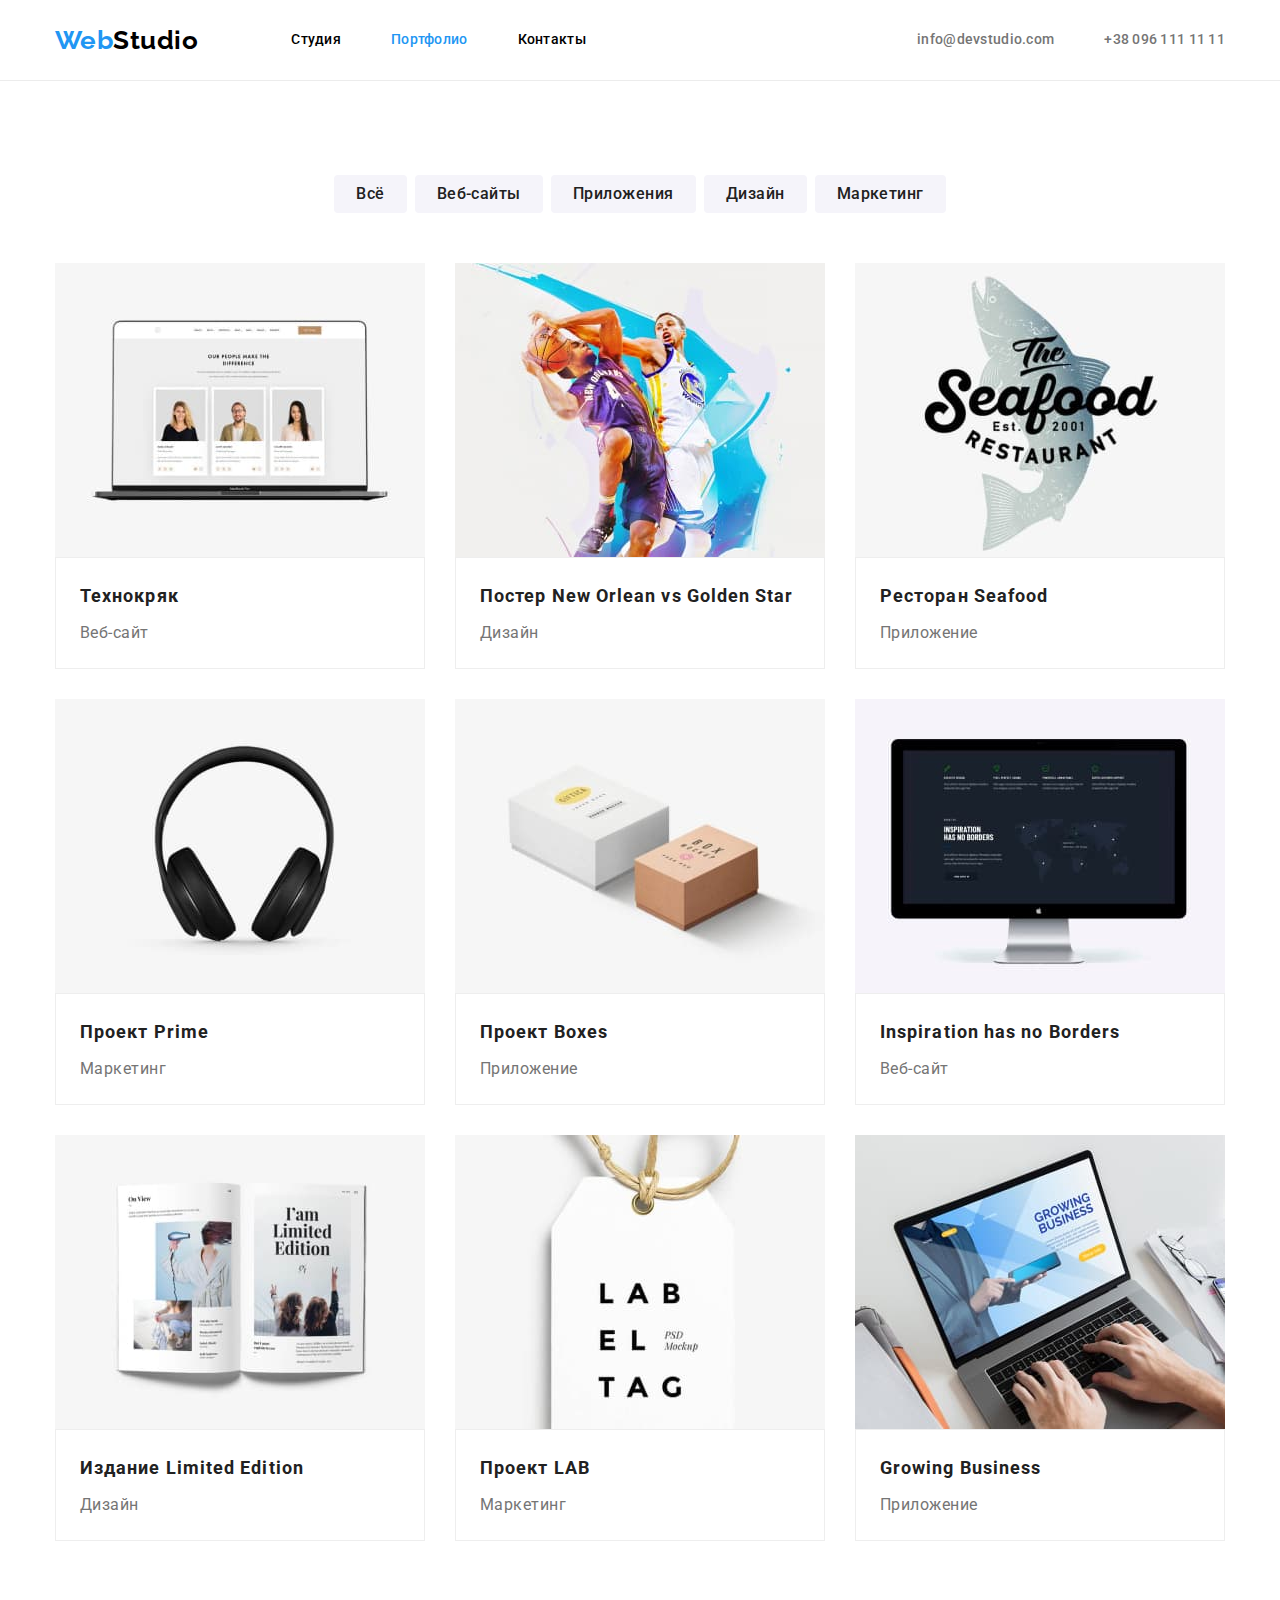
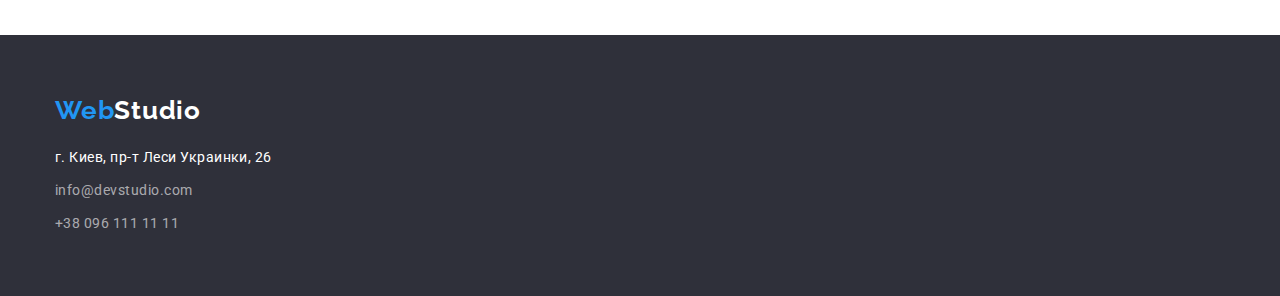
==== commit bd308a86: "change add" ====
--- a/portfolio.html
+++ b/portfolio.html
@@ -22,8 +22,8 @@
             <a href="./index.html" class="logo"> <span class="Web">Web</span>Studio </a>
             <nav class="header-nav">
                 <ul class="list">
-                    <li class="list-li"> <a href="./index.html" class="current">Студия</a></li>
-                    <li class="list-li"> <a href="./portfolio.html">Портфолио</a></li>
+                    <li class="list-li"> <a href="./index.html">Студия</a></li>
+                    <li class="list-li"> <a href="./portfolio.html"  class="current">Портфолио</a></li>
                     <li class="list-li"> <a href="">Контакты</a></li>
                 </ul>
             </nav>
--- a/css/styles.css
+++ b/css/styles.css
@@ -112,7 +112,7 @@
 /* Контент */
 
 .first {background-color: var(--bgColorSecondary);
-    padding-top: 200px;
+    padding: 200px 0px;
     text-align: center;
     margin: auto auto;
 
@@ -138,14 +138,13 @@
     text-align: center;
     letter-spacing: 0.06em;
     cursor: pointer;
-    margin-bottom: 200px;
+
+    
 
     min-width: 200px;
     padding: 10px 32px;
-
     border-radius: 4px;
-
-    }
+}
         
 
 .button-first:hover,
@@ -228,8 +227,12 @@
  }
 
  .team-list{display: flex;
- justify-content: space-between;
-}
+ /* justify-content: space-between; */
+ }
+ .team-list>li:not(:first-child) {
+     margin-left: 30px;
+ }
+ 
 
  .name{ 
      font-weight: 500;
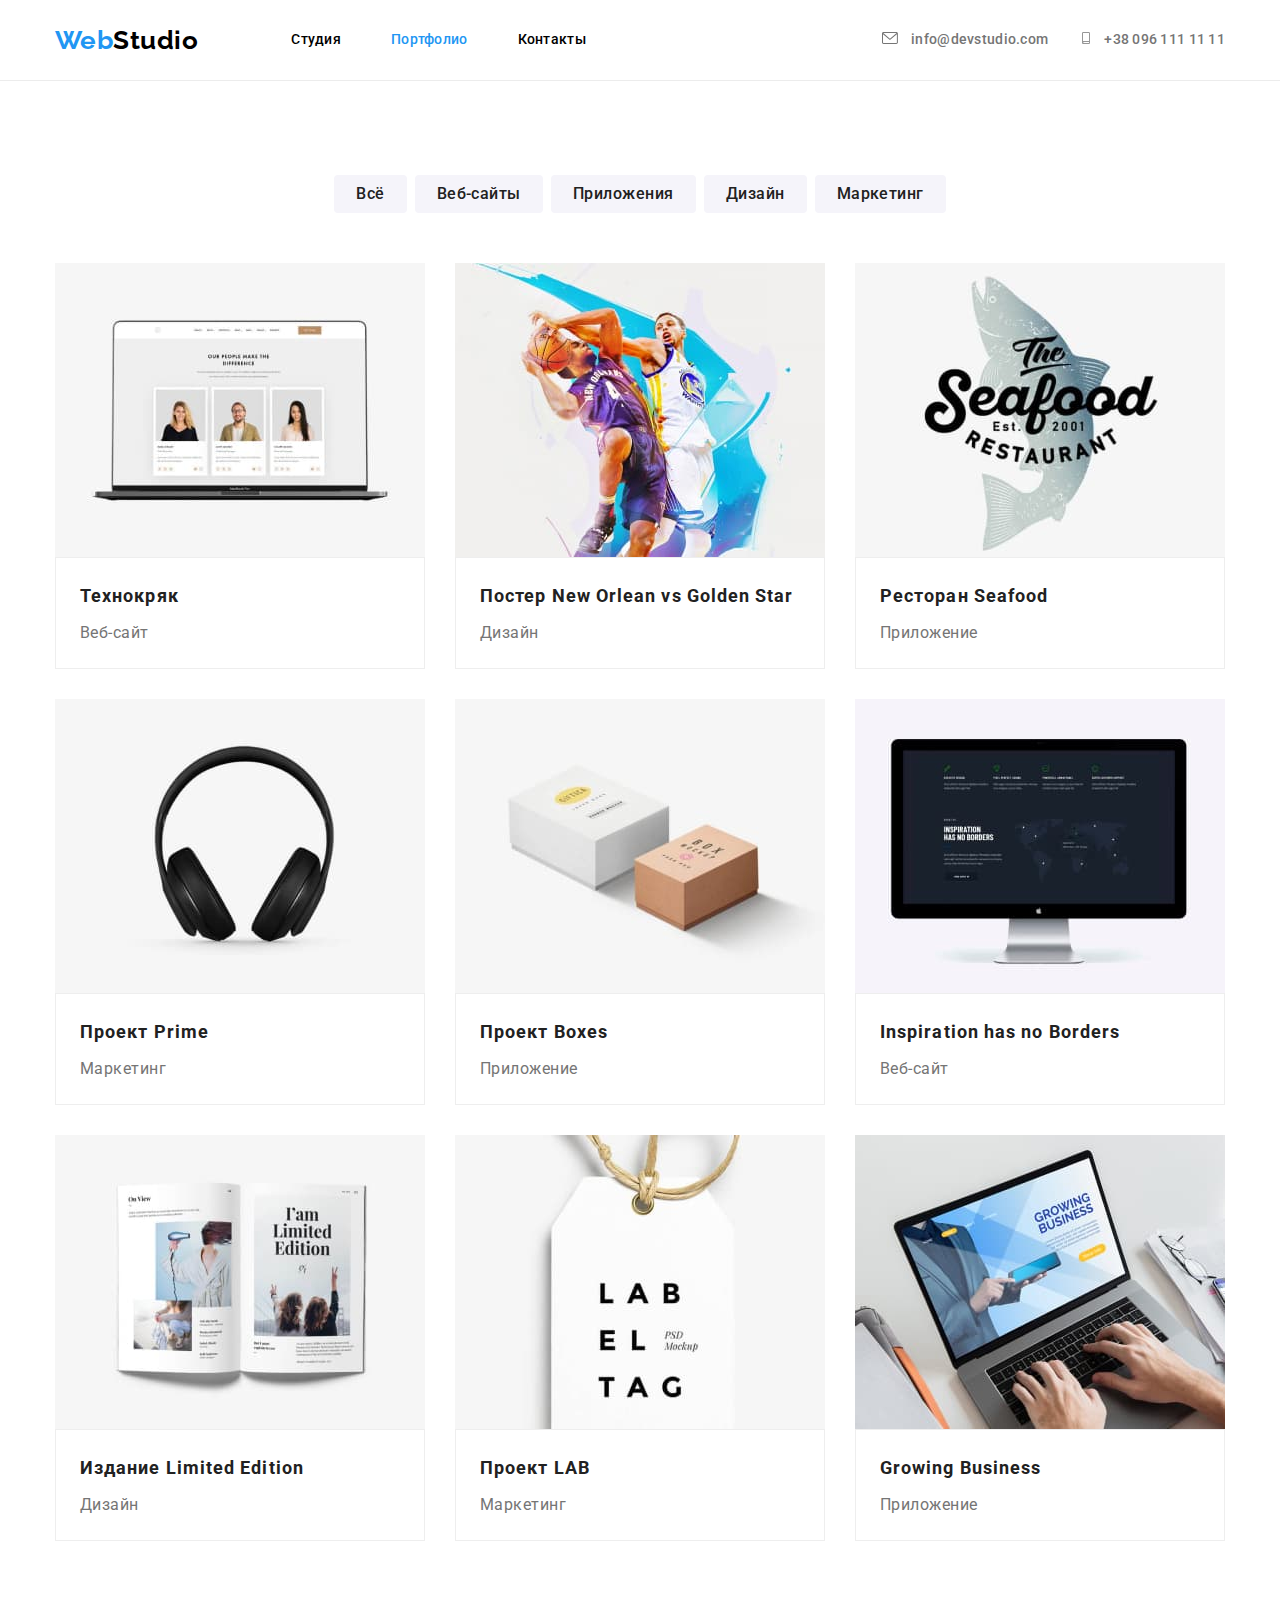
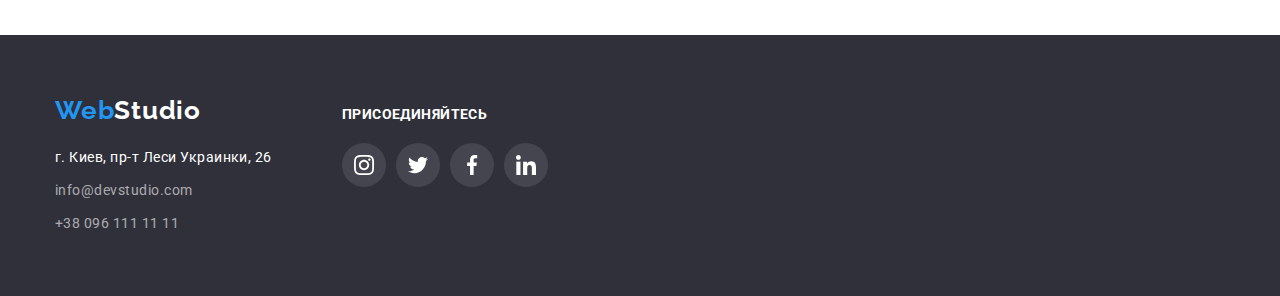
==== commit a2ec27fb: "4 DZ" ====
--- a/portfolio.html
+++ b/portfolio.html
@@ -28,10 +28,14 @@
                 </ul>
             </nav>
             <ul class="contact-list">
-                <li> <a href="mailto:info@devstudio.com" class="contacts">info@devstudio.com</a></li>
-                <li> <a href="tel:+380961111111" class="contacts">+38 096 111 11 11</a></li>
-            </ul>
-        </div>
+                <li><a href="mailto:info@devstudio.com" class="contacts"><svg class="mail-icon" width="16" height="12">
+                            <use href="./images/icons.svg#icon-envelope"></use>
+                        </svg> info@devstudio.com </a> </li>
+                <li><a href="tel:+380961111111" class="contacts"><svg class="mail-icon" width="16" height="12">
+                            <use href="./images/icons.svg#icon-smartphone"></use>
+                        </svg>+38 096 111 11 11</a></li>
+        </ul>
+      </div>
     </header>
 
     <!-- Portfolio - Main -->
@@ -117,16 +121,52 @@
 <!-- Футер -->
 
 <footer class="footer">
-    <div class="container">
-        <a href="./index.html" class="logo-footer"> <span class="Web">Web</span>Studio </a>
-        <address class="address">
-            <p>г. Киев, пр-т Леси Украинки, 26</p>
+    <div class="container flex-footer">
+        <div>
+            <a href="./index.html" class="logo-footer"> <span class="Web">Web</span>Studio </a>
+            <address class="address">
+                <p>г. Киев, пр-т Леси Украинки, 26</p>
 
-            <ul class="ul-list">
-                <li> <a href="mailto:info@devstudio.com" class="link">info@devstudio.com</a></li>
-                <li> <a href="tel:+380961111111" class="link">+38 096 111 11 11</a></li>
+                <ul class="ul-list">
+                    <li> <a href="mailto:info@devstudio.com" class="link">info@devstudio.com</a></li>
+                    <li> <a href="tel:+380961111111" class="link">+38 096 111 11 11</a></li>
+                </ul>
+            </address>
+        </div>
+        <div class="join">
+            <p>присоединяйтесь</p>
+            <ul class="join-ul">
+                <li class="join-li">
+                    <a href="" class="join-link">
+                        <svg class="join-icon" width="20" height="20">
+                            <use href="./images/icons.svg#icon-instagram"></use>
+                        </svg>
+                    </a>
+                </li>
+                <li class="join-li">
+                    <a href="" class="join-link">
+                        <svg class="join-icon" width="20" height="20">
+                            <use href="./images/icons.svg#icon-twitter"></use>
+                        </svg>
+                    </a>
+                </li>
+                <li class="join-li">
+                    <a href="" class="join-link">
+                        <svg class="join-icon" width="20" height="20">
+                            <use href="./images/icons.svg#icon-facebook"></use>
+                        </svg>
+                    </a>
+                </li>
+                <li class="join-li">
+                    <a href="" class="join-link">
+                        <svg class="join-icon" width="20" height="20">
+                            <use href="./images/icons.svg#icon-linkedin"></use>
+                        </svg>
+                    </a>
+                </li>
             </ul>
-        </address>
+
+        </div>
     </div>
 </footer>
 </body>
--- a/css/styles.css
+++ b/css/styles.css
@@ -92,6 +92,8 @@
             color: var(--colorSecondary);
         }
 
+
+
         /* Контактные адреса */
 
 .contact-list{
@@ -103,11 +105,17 @@
 .contacts {color: var(--colorTertiary);
     text-decoration: none;
 }
-.contact-list>li:not(:first-child) {margin-left: 50px;}
+.contact-list>li:not(:first-child) {margin-left: 30px;}
 
 .contacts:hover,
 .contacts:focus {color:var(--colorSecondary) 
 } 
+
+.mail-icon{margin-right: 10px;
+    fill: currentColor;
+    }
+
+
 
 /* Контент */
 
@@ -115,7 +123,13 @@
     padding: 200px 0px;
     text-align: center;
     margin: auto auto;
-
+    background-image:linear-gradient(rgba(47, 48, 58, 0.4), 
+    rgba(47, 48, 58, 0.4)), url(../images/hero.jpg);
+    background-size:cover;
+    background-repeat: no-repeat;
+    background-position: center;
+    max-width: 1600px;
+    
 }
 .h1-first {color: var(--colorHero);
         font-weight: 900;
@@ -187,6 +201,23 @@
     text-transform: uppercase;
     margin-bottom: 10px;}
 
+.list-item::before{content: "";
+/* outline: 1px solid red; */
+background-color: var(--bgcolorquaternary);
+display: block;
+height: 120px;
+background-image: url(../images/antenna.svg);
+background-repeat: no-repeat;
+background-position: center;
+margin-bottom: 30px;
+padding: 25px 100px;
+}
+.icon-antenna::before{background-image: url(../images/antenna.svg);}
+.icon-clock::before{background-image: url(../images/clock.svg);}
+.icon-diagram::before{background-image: url(../images/diagram.svg);}
+.icon-astronaut::before{background-image: url(../images/astronaut.svg);}
+
+
 /* < !--Чем занимаемся--> */
 
 .work {
@@ -252,6 +283,65 @@
     box-shadow: 0px 1px 3px rgba(0, 0, 0, 0.12), 0px 1px 1px rgba(0, 0, 0, 0.14), 0px 2px 1px rgba(0, 0, 0, 0.2);
     border-radius: 0px 0px 4px 4px;
 } 
+
+.team-soc-list {
+    display: flex;
+    justify-content: center
+}
+.job-title{margin-bottom: 16px;}
+
+.team-soc-item:not(:first-child){margin-left: 10px;}
+
+.team-soc-link {
+    width: 44px;
+    height: 44px;
+    border-radius: 50%;
+    display: flex;
+    align-items: center;
+    justify-content: center;
+    
+}
+.team-soc-icon{fill:#AFB1B8}
+
+.team-soc-link:hover,
+.team-soc-link:focus{background-color: var(--colorSecondary);
+border-color:var(--colorSecondary);}
+
+.team-soc-link:hover .team-soc-icon{fill: var(--bgcolorquaternary);}
+
+/* < !-- Section customers --> */
+
+
+.regular-customers{
+display: flex;
+align-items: center;
+justify-content: center;
+}
+
+.customers-link{
+    width: 170px;
+    height: 92px;
+    display: flex;
+    align-items: center;
+    justify-content: center;
+    border: 1px solid #AFB1B8;
+    border-radius: 4px;
+    padding: 16px 32px;}
+
+
+.customers-li:not(:first-child) {margin-left: 30px;}
+
+.customers-icon{fill:#AFB1B8}
+
+.customers-link:hover,
+.customers-link:focus{
+    border-color: var(--btnbgColor);
+}
+/* background-color: var(--bgColorPrimary); */
+
+.customers-link:hover .customers-icon{fill:var(--colorSecondary)}
+
+
 
 /* Footer */
 
@@ -286,13 +376,67 @@
     line-height: 1.71;
 }
 
-.address >p {margin-bottom:9px}
+.address >p {margin-bottom:9px;
+ }
 
 .ul-list>li:not(:last-child) {
     margin-bottom: 9px;}
 
-    
-
+.flex-footer{display: flex;
+align-items: baseline;}
+
+/* .flex-footer div {
+    width: 231px;} */
+
+.join{margin-left: 70px;
+    }
+
+
+.join>p{font-family: 'Roboto';
+    font-style: normal;
+    font-weight: 700;
+    font-size: 14px;
+    line-height: 1.14;
+    letter-spacing: 0.03em;
+    text-transform: uppercase;
+    margin-bottom: 20px;
+}
+
+.join-link{
+    width: 44px;
+    height: 44px;
+    border-radius: 50%;
+    background-color: rgba(255, 255, 255, 0.1);
+    display: flex;
+    align-items: center;
+    justify-items: center;
+    padding: 12px;
+}
+
+        
+.join-ul{
+    display: flex;
+    align-items: center;
+    justify-content: center;
+    }
+
+.join-li:not(:first-child) {
+    margin-left: 10px;
+}
+
+.join-icon{
+    display: flex;
+    align-items: center;
+    justify-content: center;
+    }
+
+.join-icon{fill:var(--bgColorPrimary);}
+
+.join-li:hover,
+.join-li:focus{background: var(--btnbgColor);
+border-radius: 50%;}
+
+/* .join-li:hover .join-icon{background-color: #2196F3;} */
 
 
 /* Портфолио */
@@ -338,21 +482,25 @@
 }
 
 .list-projects{display: flex;
-flex-wrap: wrap;}
-
-.text-picture{padding-top: 20px;
-    padding-bottom: 20px;
+flex-wrap: wrap;
+}
+
+/* .text-picture{padding-top: 20px; */
+.text-picture {padding: 20px 24px;
     padding-inline: 24px;
-    border: 1px solid #eeeeee;}
+    border: 1px solid #eeeeee;
+}
 
 
 .list-projects>li:nth-last-child(-n + 3) {
-    margin-bottom: 0px;}
+    margin-bottom: 0px;
+}
 
  .list-projects>li:nth-child(3n + 1) {
      margin-left: 0px;}
 
-.list-projects img {display: block;}
+.list-projects img {display: block;
+ }
 
 
     
@@ -361,7 +509,8 @@
     font-size: 18px;
     line-height: 2;
     letter-spacing: 0.06em;
-    margin-bottom: 4px; }
+    margin-bottom: 4px; 
+}
 
 .projects-info{ color: var(--colorTertiary);
     font-weight: 400;
@@ -376,4 +525,8 @@
 
 .list-projects>li {
     margin-bottom: 30px;
-    margin-left: 30px;}+    margin-left: 30px;}
+
+.list-projects>li >a:hover
+.list-projects>li>a:focus{border: 1px solid #EEEEEE;
+    box-shadow: 0px 1px 1px rgba(0, 0, 0, 0.12), 0px 4px 4px rgba(0, 0, 0, 0.06), 1px 4px 6px rgba(0, 0, 0, 0.16);}